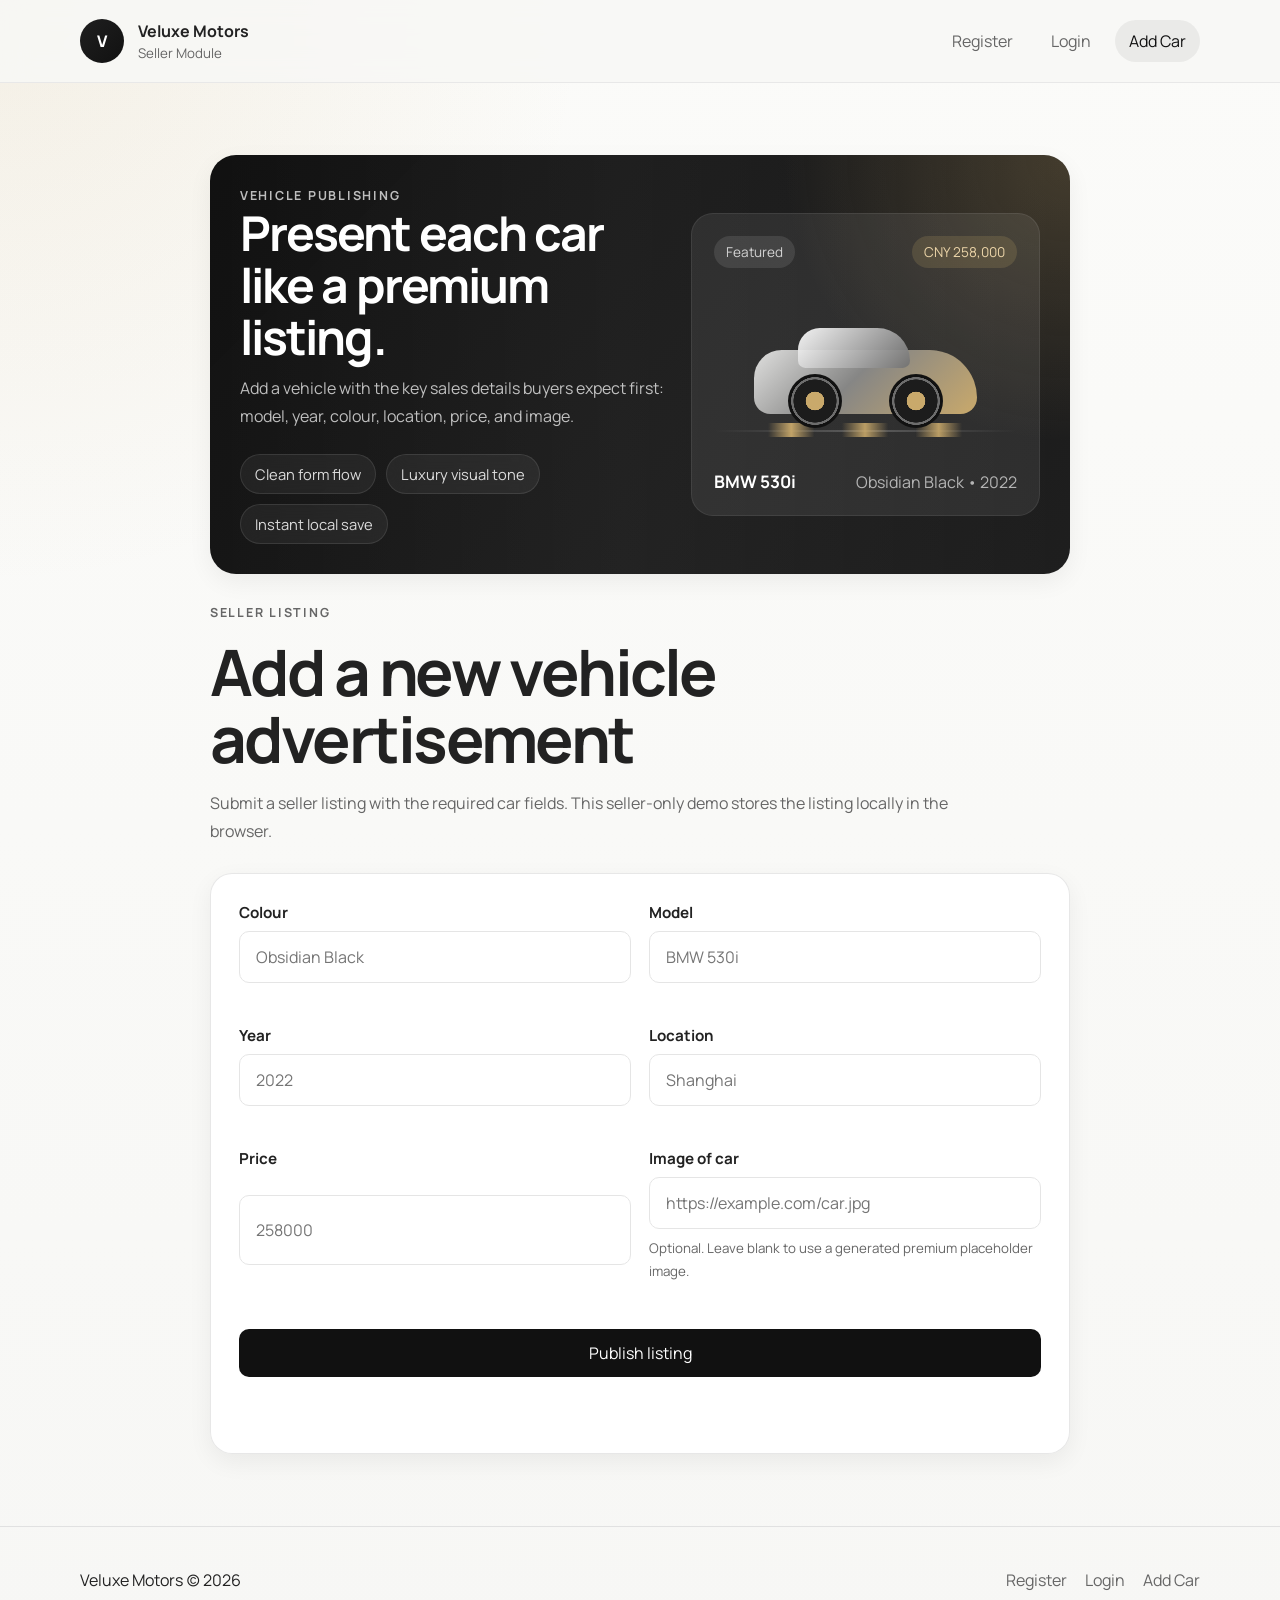
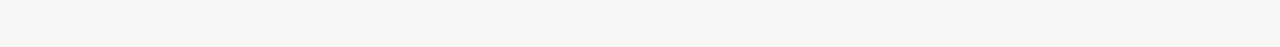
==== add-car.html @ 65d9a9e0 "car-sell i use chat gpt5.4 codex to make car-sell pages" ====
<!DOCTYPE html>
<html lang="en">
<head>
  <meta charset="UTF-8">
  <meta name="viewport" content="width=device-width, initial-scale=1.0">
  <title>Add Car | Veluxe Motors Seller Module</title>
  <link rel="preconnect" href="https://fonts.googleapis.com">
  <link rel="preconnect" href="https://fonts.gstatic.com" crossorigin>
  <link href="https://fonts.googleapis.com/css2?family=Manrope:wght@400;500;600;700;800&display=swap" rel="stylesheet">
  <link rel="stylesheet" href="styles.css">
</head>
<body data-page="add-car">
  <header class="site-header">
    <div class="container nav-shell">
      <a class="brand" href="register.html">
        <span class="brand-mark">V</span>
        <span class="brand-copy">
          <strong>Veluxe Motors</strong>
          <small>Seller Module</small>
        </span>
      </a>
      <nav class="site-nav" aria-label="Primary">
        <a href="register.html">Register</a>
        <a href="login.html">Login</a>
        <a href="add-car.html" class="is-active">Add Car</a>
      </nav>
    </div>
  </header>

  <main class="section">
    <div class="container narrow">
      <section class="seller-hero seller-hero-add reveal">
        <div class="seller-hero-copy">
          <p class="eyebrow">Vehicle publishing</p>
          <h2>Present each car like a premium listing.</h2>
          <p>Add a vehicle with the key sales details buyers expect first: model, year, colour, location, price, and image.</p>
          <div class="seller-tags">
            <span>Clean form flow</span>
            <span>Luxury visual tone</span>
            <span>Instant local save</span>
          </div>
        </div>
        <div class="listing-preview" aria-hidden="true">
          <div class="preview-top">
            <span class="preview-badge">Featured</span>
            <span class="preview-price">CNY 258,000</span>
          </div>
          <div class="preview-car">
            <div class="preview-road"></div>
            <div class="preview-car-shell"></div>
            <div class="preview-wheel preview-wheel-left"></div>
            <div class="preview-wheel preview-wheel-right"></div>
          </div>
          <div class="preview-meta">
            <strong>BMW 530i</strong>
            <span>Obsidian Black • 2022</span>
          </div>
        </div>
      </section>

      <div class="section-heading left">
        <p class="eyebrow">Seller listing</p>
        <h1>Add a new vehicle advertisement</h1>
        <p>Submit a seller listing with the required car fields. This seller-only demo stores the listing locally in the browser.</p>
      </div>

      <form class="panel form-panel reveal reveal-delay-1" id="addCarForm" novalidate>
        <div class="form-grid">
          <label class="field">
            <span>Colour</span>
            <input type="text" name="colour" placeholder="Obsidian Black" required>
            <small class="error-message"></small>
          </label>
          <label class="field">
            <span>Model</span>
            <input type="text" name="model" placeholder="BMW 530i" required>
            <small class="error-message"></small>
          </label>
          <label class="field">
            <span>Year</span>
            <input type="number" name="year" placeholder="2022" min="1990" max="2035" required>
            <small class="error-message"></small>
          </label>
          <label class="field">
            <span>Location</span>
            <input type="text" name="location" placeholder="Shanghai" required>
            <small class="error-message"></small>
          </label>
          <label class="field">
            <span>Price</span>
            <input type="number" name="price" placeholder="258000" min="1" required>
            <small class="error-message"></small>
          </label>
          <label class="field">
            <span>Image of car</span>
            <input type="url" name="image" placeholder="https://example.com/car.jpg">
            <small class="hint">Optional. Leave blank to use a generated premium placeholder image.</small>
            <small class="error-message"></small>
          </label>
        </div>
        <button class="button button-primary" type="submit">Publish listing</button>
        <p class="form-status" id="addCarStatus" aria-live="polite"></p>
      </form>
    </div>
  </main>

  <footer class="site-footer">
    <div class="container footer-shell">
      <p>Veluxe Motors (c) 2026</p>
      <div class="footer-links">
        <a href="register.html">Register</a>
        <a href="login.html">Login</a>
        <a href="add-car.html">Add Car</a>
      </div>
    </div>
  </footer>

  <script src="script.js"></script>
</body>
</html>
---- styles.css ----
:root {
  --color-black: #111111;
  --color-deep: #1f1f1f;
  --color-background: #f7f7f5;
  --color-white: #ffffff;
  --color-soft: #f1f1ef;
  --color-text: #222222;
  --color-muted: #666666;
  --color-faint: #999999;
  --color-accent: #c9a96b;
  --color-accent-deep: #b28d4f;
  --color-border: #e5e5e5;
  --color-divider: #dddddd;
  --shadow-soft: 0 8px 24px rgba(0, 0, 0, 0.06);
  --radius-button: 10px;
  --radius-input: 10px;
  --radius-card: 14px;
  --radius-image: 16px;
  --container: min(1120px, calc(100% - 48px));
}

* {
  box-sizing: border-box;
}

html {
  scroll-behavior: smooth;
}

body {
  margin: 0;
  font-family: "Manrope", "Microsoft YaHei", "PingFang SC", "Noto Sans SC", Arial, sans-serif;
  color: var(--color-text);
  background:
    radial-gradient(circle at top left, rgba(201, 169, 107, 0.14), transparent 28%),
    linear-gradient(180deg, #fbfbf9 0%, var(--color-background) 100%);
}

a {
  color: inherit;
  text-decoration: none;
}

img {
  display: block;
  max-width: 100%;
}

button,
input {
  font: inherit;
}

.container {
  width: var(--container);
  margin: 0 auto;
}

.narrow {
  max-width: 860px;
}

.site-header {
  position: sticky;
  top: 0;
  z-index: 10;
  backdrop-filter: blur(14px);
  background: rgba(247, 247, 245, 0.88);
  border-bottom: 1px solid rgba(229, 229, 229, 0.8);
}

.nav-shell,
.footer-shell {
  display: flex;
  align-items: center;
  justify-content: space-between;
  gap: 20px;
}

.nav-shell {
  min-height: 82px;
}

.brand {
  display: inline-flex;
  align-items: center;
  gap: 14px;
}

.brand-mark {
  display: grid;
  place-items: center;
  width: 44px;
  height: 44px;
  border-radius: 50%;
  background: linear-gradient(135deg, var(--color-deep), var(--color-black));
  color: var(--color-white);
  font-weight: 800;
  letter-spacing: 0.05em;
}

.brand-copy {
  display: flex;
  flex-direction: column;
  gap: 2px;
}

.brand-copy strong {
  font-size: 1rem;
}

.brand-copy small {
  color: var(--color-muted);
}

.site-nav {
  display: flex;
  flex-wrap: wrap;
  gap: 10px;
}

.site-nav a,
.footer-links a {
  color: var(--color-muted);
  transition: color 0.2s ease, background-color 0.2s ease;
}

.site-nav a {
  padding: 10px 14px;
  border-radius: 999px;
}

.site-nav a:hover,
.site-nav a.is-active {
  color: var(--color-black);
  background: rgba(17, 17, 17, 0.06);
}

.hero,
.section {
  padding: 72px 0;
}

.hero-grid {
  display: grid;
  grid-template-columns: minmax(0, 1.3fr) minmax(280px, 0.7fr);
  gap: 28px;
  align-items: stretch;
}

.hero-copy,
.hero-card,
.panel,
.info-card,
.feature-card,
.listing-card {
  background: rgba(255, 255, 255, 0.92);
  border: 1px solid rgba(229, 229, 229, 0.92);
  box-shadow: var(--shadow-soft);
}

.hero-copy,
.hero-card {
  border-radius: 24px;
  padding: 36px;
}

.hero-copy h1,
.section-heading h1 {
  margin: 0;
  font-size: clamp(2.6rem, 5vw, 4.4rem);
  line-height: 1.05;
  letter-spacing: -0.04em;
}

.section-heading h2 {
  margin: 0;
  font-size: clamp(2rem, 3vw, 2.6rem);
  line-height: 1.15;
  letter-spacing: -0.03em;
}

.hero-text,
.section-heading p,
.info-card p,
.feature-card p,
.listing-meta,
.detail-copy p,
.field small,
.login-note p {
  color: var(--color-muted);
  line-height: 1.75;
}

.eyebrow {
  margin: 0 0 14px;
  color: var(--color-accent-deep);
  text-transform: uppercase;
  letter-spacing: 0.14em;
  font-size: 0.78rem;
  font-weight: 700;
}

.hero-actions,
.search-actions {
  display: flex;
  flex-wrap: wrap;
  gap: 14px;
  margin-top: 28px;
}

.button {
  display: inline-flex;
  align-items: center;
  justify-content: center;
  min-height: 48px;
  padding: 0 22px;
  border-radius: var(--radius-button);
  border: 1px solid transparent;
  cursor: pointer;
  transition: transform 0.2s ease, box-shadow 0.2s ease, background-color 0.2s ease;
}

.button:hover {
  transform: translateY(-1px);
}

.button-primary {
  background: var(--color-black);
  color: var(--color-white);
}

.button-primary:hover {
  background: var(--color-deep);
}

.button-secondary {
  background: var(--color-white);
  color: var(--color-black);
  border-color: var(--color-border);
}

.button-secondary:hover {
  border-color: var(--color-accent);
  color: var(--color-accent-deep);
}

.hero-card {
  display: grid;
  gap: 16px;
  align-content: center;
  background:
    linear-gradient(180deg, rgba(17, 17, 17, 0.98), rgba(31, 31, 31, 0.98)),
    var(--color-black);
  color: var(--color-white);
}

.hero-stat {
  padding: 18px 0;
  border-bottom: 1px solid rgba(255, 255, 255, 0.12);
}

.hero-stat:last-child {
  border-bottom: none;
}

.hero-stat span {
  display: block;
  color: rgba(255, 255, 255, 0.72);
  margin-bottom: 8px;
}

.hero-stat strong {
  font-size: 1.7rem;
}

.section-soft {
  background: linear-gradient(180deg, rgba(241, 241, 239, 0.7), rgba(247, 247, 245, 0));
}

.section-heading {
  max-width: 760px;
  margin: 0 auto 28px;
  text-align: center;
}

.section-heading.left {
  margin-left: 0;
  text-align: left;
}

.seller-hero {
  position: relative;
  display: grid;
  grid-template-columns: minmax(0, 1.1fr) minmax(280px, 0.9fr);
  gap: 24px;
  align-items: center;
  padding: 30px;
  margin-bottom: 28px;
  border-radius: 26px;
  overflow: hidden;
  background:
    linear-gradient(135deg, rgba(17, 17, 17, 0.98), rgba(32, 32, 32, 0.92)),
    var(--color-black);
  box-shadow: var(--shadow-soft);
}

.seller-hero::before {
  content: "";
  position: absolute;
  inset: 0;
  background:
    radial-gradient(circle at top right, rgba(201, 169, 107, 0.24), transparent 30%),
    linear-gradient(90deg, transparent 0%, rgba(255, 255, 255, 0.04) 48%, transparent 100%);
  pointer-events: none;
}

.seller-hero-copy,
.metric-stack,
.listing-preview,
.car-showcase {
  position: relative;
  z-index: 1;
}

.seller-hero-copy h2 {
  margin: 0 0 12px;
  color: var(--color-white);
  font-size: clamp(2rem, 4vw, 3rem);
  line-height: 1.08;
  letter-spacing: -0.04em;
}

.seller-hero-copy p {
  margin: 0;
  color: rgba(255, 255, 255, 0.72);
  line-height: 1.75;
}

.seller-tags {
  display: flex;
  flex-wrap: wrap;
  gap: 10px;
  margin-top: 24px;
}

.seller-tags span {
  padding: 9px 14px;
  border: 1px solid rgba(255, 255, 255, 0.1);
  border-radius: 999px;
  color: rgba(255, 255, 255, 0.84);
  background: rgba(255, 255, 255, 0.06);
  backdrop-filter: blur(10px);
  font-size: 0.92rem;
}

.car-showcase {
  position: relative;
  min-height: 230px;
}

.car-glow {
  position: absolute;
  right: 8%;
  bottom: 38px;
  width: 220px;
  height: 60px;
  border-radius: 50%;
  background: radial-gradient(circle, rgba(201, 169, 107, 0.45), transparent 72%);
  filter: blur(12px);
}

.speed-line {
  position: absolute;
  right: 0;
  height: 2px;
  background: linear-gradient(90deg, transparent, rgba(201, 169, 107, 0.86), transparent);
  animation: speedPulse 3.2s ease-in-out infinite;
}

.speed-line-one {
  top: 54px;
  width: 160px;
}

.speed-line-two {
  top: 96px;
  width: 120px;
  animation-delay: 1s;
}

.car-body {
  position: absolute;
  right: 26px;
  bottom: 58px;
  width: 280px;
  height: 78px;
  border-radius: 38px 78px 22px 22px;
  background: linear-gradient(135deg, #d6d6d4, #7f7f7d 45%, #c2a165 92%);
  box-shadow: inset 0 2px 6px rgba(255, 255, 255, 0.24);
  animation: floatCar 4.2s ease-in-out infinite;
}

.car-body::before {
  content: "";
  position: absolute;
  left: 52px;
  top: -26px;
  width: 128px;
  height: 46px;
  border-radius: 24px 38px 8px 8px;
  background: linear-gradient(135deg, rgba(255, 255, 255, 0.95), rgba(122, 122, 122, 0.88));
}

.car-window {
  position: absolute;
  top: -18px;
  height: 26px;
  background: rgba(18, 18, 18, 0.82);
  border-radius: 10px;
}

.car-window-left {
  left: 78px;
  width: 48px;
}

.car-window-right {
  left: 132px;
  width: 44px;
}

.car-light {
  position: absolute;
  right: 18px;
  top: 30px;
  width: 28px;
  height: 10px;
  border-radius: 999px;
  background: linear-gradient(90deg, rgba(255, 244, 214, 0.24), rgba(255, 244, 214, 0.95));
  box-shadow: 0 0 14px rgba(255, 239, 186, 0.68);
}

.wheel,
.preview-wheel {
  position: absolute;
  bottom: 28px;
  width: 54px;
  height: 54px;
  border-radius: 50%;
  background:
    radial-gradient(circle at center, #c9a96b 0 24%, #1c1c1c 25% 56%, #6d6d6d 57% 62%, #111111 63% 100%);
  animation: wheelSpin 5s linear infinite;
}

.wheel-left {
  right: 214px;
}

.wheel-right {
  right: 54px;
}

.metric-stack {
  display: grid;
  gap: 14px;
}

.metric-card {
  padding: 18px 20px;
  border-radius: 18px;
  background: rgba(255, 255, 255, 0.08);
  border: 1px solid rgba(255, 255, 255, 0.08);
  color: var(--color-white);
  animation: riseIn 0.8s ease both;
}

.metric-card:nth-child(2) {
  animation-delay: 0.12s;
}

.metric-card:nth-child(3) {
  animation-delay: 0.24s;
}

.metric-card span {
  display: block;
  margin-bottom: 6px;
  color: rgba(255, 255, 255, 0.6);
  font-size: 0.86rem;
  letter-spacing: 0.08em;
  text-transform: uppercase;
}

.metric-card strong {
  font-size: 1.5rem;
  letter-spacing: -0.03em;
}

.listing-preview {
  padding: 22px;
  border-radius: 22px;
  background: rgba(255, 255, 255, 0.08);
  border: 1px solid rgba(255, 255, 255, 0.08);
}

.preview-top,
.preview-meta {
  display: flex;
  justify-content: space-between;
  gap: 12px;
  align-items: center;
}

.preview-badge,
.preview-price {
  padding: 7px 12px;
  border-radius: 999px;
  font-size: 0.85rem;
}

.preview-badge {
  background: rgba(255, 255, 255, 0.1);
  color: rgba(255, 255, 255, 0.76);
}

.preview-price {
  background: rgba(201, 169, 107, 0.18);
  color: #ebd4a8;
}

.preview-car {
  position: relative;
  height: 170px;
  margin: 18px 0 14px;
}

.preview-road {
  position: absolute;
  left: 0;
  right: 0;
  bottom: 24px;
  height: 2px;
  background: linear-gradient(90deg, transparent, rgba(255, 255, 255, 0.22), transparent);
}

.preview-road::after {
  content: "";
  position: absolute;
  left: 18%;
  right: 18%;
  top: -7px;
  height: 14px;
  background:
    linear-gradient(90deg,
      transparent 0%,
      rgba(201, 169, 107, 0.95) 12%,
      transparent 24%,
      transparent 38%,
      rgba(201, 169, 107, 0.9) 50%,
      transparent 62%,
      transparent 76%,
      rgba(201, 169, 107, 0.9) 88%,
      transparent 100%);
  filter: blur(0.2px);
  animation: roadMove 3s linear infinite;
}

.preview-car-shell {
  position: absolute;
  left: 40px;
  right: 40px;
  bottom: 42px;
  height: 64px;
  border-radius: 34px 58px 20px 20px;
  background: linear-gradient(135deg, #e0e0df, #868685 45%, #c9a96b);
  animation: floatCar 4.6s ease-in-out infinite;
}

.preview-car-shell::before {
  content: "";
  position: absolute;
  left: 44px;
  top: -22px;
  width: 112px;
  height: 40px;
  border-radius: 24px 36px 8px 8px;
  background: linear-gradient(135deg, rgba(255, 255, 255, 0.94), rgba(112, 112, 112, 0.92));
}

.preview-wheel-left {
  left: 74px;
}

.preview-wheel-right {
  right: 74px;
}

.preview-meta {
  color: var(--color-white);
}

.preview-meta strong {
  font-size: 1.08rem;
}

.preview-meta span {
  color: rgba(255, 255, 255, 0.64);
}

.card-grid {
  display: grid;
  grid-template-columns: repeat(2, minmax(0, 1fr));
  gap: 22px;
}

.card-grid.triple {
  grid-template-columns: repeat(3, minmax(0, 1fr));
}

.info-card,
.feature-card {
  border-radius: var(--radius-card);
  padding: 24px;
}

.info-card h3,
.feature-card h3,
.listing-copy h3,
.detail-copy h1 {
  margin: 0 0 12px;
}

.inline-link {
  display: inline-flex;
  margin-top: 14px;
  color: var(--color-accent-deep);
  font-weight: 700;
}

.panel {
  border-radius: 22px;
  padding: 28px;
  transition: transform 0.3s ease, box-shadow 0.3s ease;
}

.panel:hover {
  transform: translateY(-3px);
  box-shadow: 0 16px 34px rgba(0, 0, 0, 0.08);
}

.form-panel,
.search-panel {
  display: grid;
  gap: 22px;
}

.login-note {
  margin-bottom: 22px;
}

.form-grid,
.search-grid {
  display: grid;
  grid-template-columns: repeat(2, minmax(0, 1fr));
  gap: 18px;
}

.form-grid.single {
  grid-template-columns: 1fr;
}

.field {
  display: grid;
  gap: 8px;
}

.field span {
  font-size: 0.95rem;
  font-weight: 700;
}

.field input {
  width: 100%;
  min-height: 52px;
  padding: 0 16px;
  border: 1px solid var(--color-border);
  border-radius: var(--radius-input);
  background: var(--color-white);
  transition: border-color 0.2s ease, box-shadow 0.2s ease, transform 0.2s ease;
}

.field input:focus {
  outline: none;
  border-color: var(--color-accent);
  box-shadow: 0 0 0 4px rgba(201, 169, 107, 0.14);
  transform: translateY(-1px);
}

.field.is-invalid input {
  border-color: #b14d4d;
}

.error-message {
  min-height: 1.2em;
  color: #b14d4d;
}

.hint {
  color: var(--color-faint);
}

.form-status {
  min-height: 1.6em;
  margin: 0;
  font-weight: 600;
}

.form-status.is-success {
  color: #2f6b45;
}

.form-status.is-error {
  color: #b14d4d;
}

.results-head {
  display: flex;
  align-items: end;
  justify-content: space-between;
  gap: 20px;
  margin: 34px 0 18px;
}

.results-head h2 {
  margin: 0;
}

.results-head p {
  margin: 0;
  color: var(--color-muted);
}

.listing-grid {
  display: grid;
  grid-template-columns: repeat(3, minmax(0, 1fr));
  gap: 22px;
}

.listing-card {
  overflow: hidden;
  border-radius: var(--radius-card);
}

.listing-image,
.detail-media img {
  width: 100%;
  aspect-ratio: 16 / 11;
  object-fit: cover;
  background: var(--color-soft);
}

.listing-copy {
  padding: 22px;
}

.listing-copy h3 {
  font-size: 1.2rem;
}

.listing-meta {
  display: flex;
  flex-wrap: wrap;
  gap: 10px 14px;
  margin-bottom: 18px;
}

.price-tag {
  display: inline-flex;
  align-items: center;
  padding: 7px 11px;
  border-radius: 999px;
  background: rgba(201, 169, 107, 0.14);
  color: var(--color-accent-deep);
  font-weight: 700;
}

.detail-layout {
  display: grid;
  grid-template-columns: minmax(0, 1.05fr) minmax(300px, 0.95fr);
  gap: 28px;
}

.detail-media img {
  border-radius: var(--radius-image);
}

.detail-copy {
  display: grid;
  align-content: start;
  gap: 16px;
}

.detail-specs {
  display: grid;
  grid-template-columns: repeat(2, minmax(0, 1fr));
  gap: 14px;
}

.spec-card {
  padding: 16px;
  background: var(--color-soft);
  border-radius: 14px;
}

.spec-card span {
  display: block;
  color: var(--color-faint);
  font-size: 0.82rem;
  text-transform: uppercase;
  letter-spacing: 0.08em;
  margin-bottom: 8px;
}

.back-link {
  display: inline-flex;
  margin-bottom: 18px;
  color: var(--color-muted);
}

.site-footer {
  padding: 26px 0 40px;
  border-top: 1px solid rgba(221, 221, 221, 0.8);
}

.footer-links {
  display: flex;
  flex-wrap: wrap;
  gap: 18px;
}

.reveal {
  animation: riseIn 0.8s ease both;
}

.reveal-delay-1 {
  animation-delay: 0.12s;
}

.reveal-delay-2 {
  animation-delay: 0.24s;
}

@keyframes riseIn {
  from {
    opacity: 0;
    transform: translateY(18px);
  }
  to {
    opacity: 1;
    transform: translateY(0);
  }
}

@keyframes floatCar {
  0%, 100% {
    transform: translateY(0);
  }
  50% {
    transform: translateY(-6px);
  }
}

@keyframes wheelSpin {
  from {
    transform: rotate(0deg);
  }
  to {
    transform: rotate(360deg);
  }
}

@keyframes speedPulse {
  0%, 100% {
    opacity: 0.28;
    transform: translateX(0);
  }
  50% {
    opacity: 1;
    transform: translateX(-12px);
  }
}

@keyframes roadMove {
  from {
    transform: translateX(-8px);
  }
  to {
    transform: translateX(8px);
  }
}

@media (max-width: 980px) {
  .hero-grid,
  .detail-layout,
  .card-grid.triple,
  .listing-grid {
    grid-template-columns: 1fr 1fr;
  }

  .detail-layout {
    grid-template-columns: 1fr;
  }

  .seller-hero {
    grid-template-columns: 1fr;
  }
}

@media (max-width: 768px) {
  :root {
    --container: min(100% - 32px, 1120px);
  }

  .nav-shell,
  .footer-shell,
  .results-head {
    flex-direction: column;
    align-items: flex-start;
  }

  .hero,
  .section {
    padding: 56px 0;
  }

  .hero-grid,
  .card-grid,
  .card-grid.triple,
  .seller-hero,
  .form-grid,
  .search-grid,
  .listing-grid,
  .detail-specs {
    grid-template-columns: 1fr;
  }

  .hero-copy,
  .hero-card,
  .panel {
    padding: 22px;
  }

  .seller-hero {
    padding: 22px;
  }

  .car-showcase,
  .preview-car {
    min-height: 180px;
    height: 180px;
  }

  .car-body {
    right: 12px;
    width: 230px;
  }

  .wheel-left {
    right: 170px;
  }

  .preview-car-shell {
    left: 18px;
    right: 18px;
  }

  .preview-wheel-left {
    left: 36px;
  }

  .preview-wheel-right {
    right: 36px;
  }
}
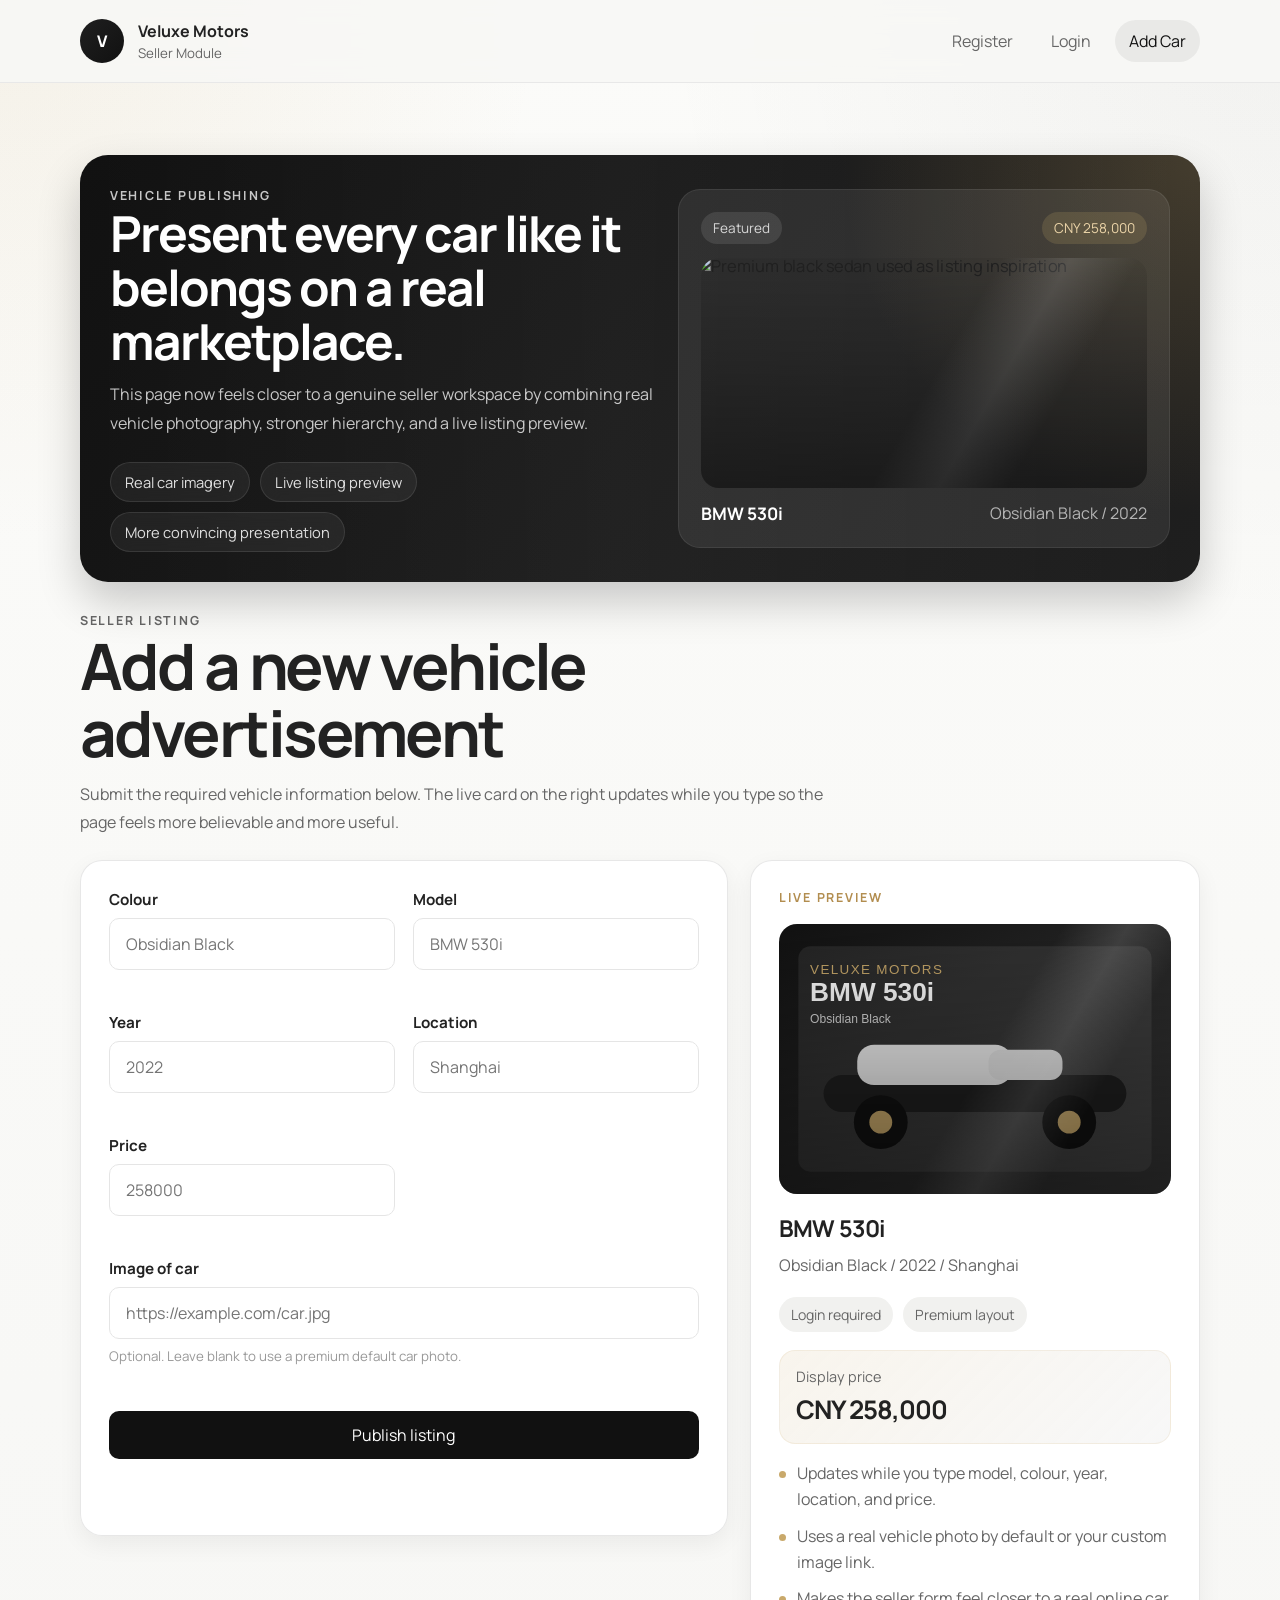
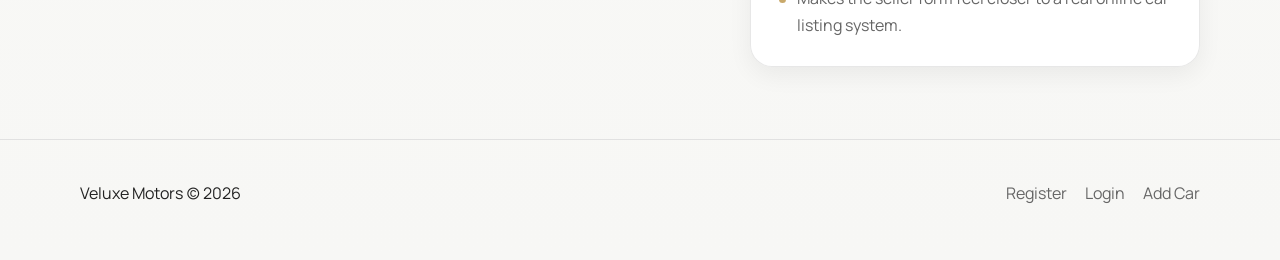
==== commit 0581ba05: "some upgrades I added some dynamic effects and real car pictures to make the webpage look more relia" ====
--- a/add-car.html
+++ b/add-car.html
@@ -28,16 +28,16 @@
   </header>
 
   <main class="section">
-    <div class="container narrow">
-      <section class="seller-hero seller-hero-add reveal">
+    <div class="container">
+      <section class="seller-hero reveal">
         <div class="seller-hero-copy">
           <p class="eyebrow">Vehicle publishing</p>
-          <h2>Present each car like a premium listing.</h2>
-          <p>Add a vehicle with the key sales details buyers expect first: model, year, colour, location, price, and image.</p>
+          <h2>Present every car like it belongs on a real marketplace.</h2>
+          <p>This page now feels closer to a genuine seller workspace by combining real vehicle photography, stronger hierarchy, and a live listing preview.</p>
           <div class="seller-tags">
-            <span>Clean form flow</span>
-            <span>Luxury visual tone</span>
-            <span>Instant local save</span>
+            <span>Real car imagery</span>
+            <span>Live listing preview</span>
+            <span>More convincing presentation</span>
           </div>
         </div>
         <div class="listing-preview" aria-hidden="true">
@@ -45,62 +45,94 @@
             <span class="preview-badge">Featured</span>
             <span class="preview-price">CNY 258,000</span>
           </div>
-          <div class="preview-car">
-            <div class="preview-road"></div>
-            <div class="preview-car-shell"></div>
-            <div class="preview-wheel preview-wheel-left"></div>
-            <div class="preview-wheel preview-wheel-right"></div>
+          <div class="preview-media">
+            <img
+              src="https://images.pexels.com/photos/13331881/pexels-photo-13331881.jpeg?auto=compress&cs=tinysrgb&w=1200"
+              alt="Premium black sedan used as listing inspiration"
+              loading="lazy"
+            >
           </div>
           <div class="preview-meta">
             <strong>BMW 530i</strong>
-            <span>Obsidian Black • 2022</span>
+            <span>Obsidian Black / 2022</span>
           </div>
         </div>
       </section>
 
       <div class="section-heading left">
-        <p class="eyebrow">Seller listing</p>
+        <p class="eyebrow">Seller Listing</p>
         <h1>Add a new vehicle advertisement</h1>
-        <p>Submit a seller listing with the required car fields. This seller-only demo stores the listing locally in the browser.</p>
+        <p>Submit the required vehicle information below. The live card on the right updates while you type so the page feels more believable and more useful.</p>
       </div>
 
-      <form class="panel form-panel reveal reveal-delay-1" id="addCarForm" novalidate>
-        <div class="form-grid">
-          <label class="field">
-            <span>Colour</span>
-            <input type="text" name="colour" placeholder="Obsidian Black" required>
-            <small class="error-message"></small>
-          </label>
-          <label class="field">
-            <span>Model</span>
-            <input type="text" name="model" placeholder="BMW 530i" required>
-            <small class="error-message"></small>
-          </label>
-          <label class="field">
-            <span>Year</span>
-            <input type="number" name="year" placeholder="2022" min="1990" max="2035" required>
-            <small class="error-message"></small>
-          </label>
-          <label class="field">
-            <span>Location</span>
-            <input type="text" name="location" placeholder="Shanghai" required>
-            <small class="error-message"></small>
-          </label>
-          <label class="field">
-            <span>Price</span>
-            <input type="number" name="price" placeholder="258000" min="1" required>
-            <small class="error-message"></small>
-          </label>
-          <label class="field">
-            <span>Image of car</span>
-            <input type="url" name="image" placeholder="https://example.com/car.jpg">
-            <small class="hint">Optional. Leave blank to use a generated premium placeholder image.</small>
-            <small class="error-message"></small>
-          </label>
-        </div>
-        <button class="button button-primary" type="submit">Publish listing</button>
-        <p class="form-status" id="addCarStatus" aria-live="polite"></p>
-      </form>
+      <section class="listing-workbench">
+        <form class="panel form-panel reveal reveal-delay-1" id="addCarForm" novalidate>
+          <div class="form-grid">
+            <label class="field">
+              <span>Colour</span>
+              <input type="text" name="colour" placeholder="Obsidian Black" required>
+              <small class="error-message"></small>
+            </label>
+            <label class="field">
+              <span>Model</span>
+              <input type="text" name="model" placeholder="BMW 530i" required>
+              <small class="error-message"></small>
+            </label>
+            <label class="field">
+              <span>Year</span>
+              <input type="number" name="year" placeholder="2022" min="1990" max="2035" required>
+              <small class="error-message"></small>
+            </label>
+            <label class="field">
+              <span>Location</span>
+              <input type="text" name="location" placeholder="Shanghai" required>
+              <small class="error-message"></small>
+            </label>
+            <label class="field">
+              <span>Price</span>
+              <input type="number" name="price" placeholder="258000" min="1" required>
+              <small class="error-message"></small>
+            </label>
+            <label class="field field-wide">
+              <span>Image of car</span>
+              <input type="url" name="image" placeholder="https://example.com/car.jpg">
+              <small class="hint">Optional. Leave blank to use a premium default car photo.</small>
+              <small class="error-message"></small>
+            </label>
+          </div>
+          <button class="button button-primary" type="submit">Publish listing</button>
+          <p class="form-status" id="addCarStatus" aria-live="polite"></p>
+        </form>
+
+        <aside class="panel live-preview-card reveal reveal-delay-2" aria-label="Live listing preview">
+          <p class="eyebrow">Live Preview</p>
+          <div class="live-preview-media">
+            <img
+              id="listingPreviewImage"
+              src="https://images.pexels.com/photos/13331881/pexels-photo-13331881.jpeg?auto=compress&cs=tinysrgb&w=1200"
+              alt="Vehicle listing preview"
+              loading="lazy"
+            >
+          </div>
+          <div class="live-preview-content">
+            <h3 id="listingPreviewModel">BMW 530i</h3>
+            <p id="listingPreviewMeta">Obsidian Black / 2022 / Shanghai</p>
+            <div class="live-preview-chips">
+              <span id="listingPreviewSeller">Login required</span>
+              <span>Premium layout</span>
+            </div>
+            <div class="preview-price-block">
+              <span>Display price</span>
+              <strong id="listingPreviewPrice">CNY 258,000</strong>
+            </div>
+            <ul class="preview-checklist">
+              <li>Updates while you type model, colour, year, location, and price.</li>
+              <li>Uses a real vehicle photo by default or your custom image link.</li>
+              <li>Makes the seller form feel closer to a real online car listing system.</li>
+            </ul>
+          </div>
+        </aside>
+      </section>
     </div>
   </main>
 
--- a/styles.css
+++ b/styles.css
@@ -10,12 +10,12 @@
   --color-accent: #c9a96b;
   --color-accent-deep: #b28d4f;
   --color-border: #e5e5e5;
-  --color-divider: #dddddd;
   --shadow-soft: 0 8px 24px rgba(0, 0, 0, 0.06);
+  --shadow-strong: 0 20px 44px rgba(0, 0, 0, 0.2);
   --radius-button: 10px;
   --radius-input: 10px;
-  --radius-card: 14px;
-  --radius-image: 16px;
+  --radius-card: 18px;
+  --radius-panel: 22px;
   --container: min(1120px, calc(100% - 48px));
 }
 
@@ -32,7 +32,8 @@
   font-family: "Manrope", "Microsoft YaHei", "PingFang SC", "Noto Sans SC", Arial, sans-serif;
   color: var(--color-text);
   background:
-    radial-gradient(circle at top left, rgba(201, 169, 107, 0.14), transparent 28%),
+    radial-gradient(circle at top left, rgba(201, 169, 107, 0.12), transparent 24%),
+    radial-gradient(circle at top right, rgba(17, 17, 17, 0.04), transparent 28%),
     linear-gradient(180deg, #fbfbf9 0%, var(--color-background) 100%);
 }
 
@@ -51,13 +52,19 @@
   font: inherit;
 }
 
+code {
+  padding: 2px 6px;
+  border-radius: 8px;
+  background: rgba(17, 17, 17, 0.06);
+}
+
 .container {
   width: var(--container);
   margin: 0 auto;
 }
 
 .narrow {
-  max-width: 860px;
+  max-width: 940px;
 }
 
 .site-header {
@@ -136,58 +143,25 @@
   background: rgba(17, 17, 17, 0.06);
 }
 
-.hero,
 .section {
   padding: 72px 0;
 }
 
-.hero-grid {
-  display: grid;
-  grid-template-columns: minmax(0, 1.3fr) minmax(280px, 0.7fr);
-  gap: 28px;
-  align-items: stretch;
-}
-
-.hero-copy,
-.hero-card,
-.panel,
-.info-card,
-.feature-card,
-.listing-card {
-  background: rgba(255, 255, 255, 0.92);
-  border: 1px solid rgba(229, 229, 229, 0.92);
-  box-shadow: var(--shadow-soft);
-}
-
-.hero-copy,
-.hero-card {
-  border-radius: 24px;
-  padding: 36px;
-}
-
-.hero-copy h1,
+.section-heading {
+  max-width: 760px;
+  margin: 0 0 24px;
+  text-align: left;
+}
+
 .section-heading h1 {
   margin: 0;
-  font-size: clamp(2.6rem, 5vw, 4.4rem);
+  font-size: clamp(2.6rem, 5vw, 4rem);
   line-height: 1.05;
   letter-spacing: -0.04em;
 }
 
-.section-heading h2 {
-  margin: 0;
-  font-size: clamp(2rem, 3vw, 2.6rem);
-  line-height: 1.15;
-  letter-spacing: -0.03em;
-}
-
-.hero-text,
-.section-heading p,
-.info-card p,
-.feature-card p,
-.listing-meta,
-.detail-copy p,
-.field small,
-.login-note p {
+.section-heading p {
+  margin: 14px 0 0;
   color: var(--color-muted);
   line-height: 1.75;
 }
@@ -201,12 +175,258 @@
   font-weight: 700;
 }
 
-.hero-actions,
-.search-actions {
+.seller-hero {
+  position: relative;
+  display: grid;
+  grid-template-columns: minmax(0, 1.05fr) minmax(320px, 0.95fr);
+  gap: 24px;
+  align-items: center;
+  padding: 30px;
+  margin-bottom: 28px;
+  border-radius: 28px;
+  overflow: hidden;
+  background:
+    linear-gradient(135deg, rgba(17, 17, 17, 0.98), rgba(32, 32, 32, 0.92)),
+    var(--color-black);
+  box-shadow: var(--shadow-strong);
+}
+
+.seller-hero::before {
+  content: "";
+  position: absolute;
+  inset: 0;
+  background:
+    radial-gradient(circle at top right, rgba(201, 169, 107, 0.24), transparent 30%),
+    linear-gradient(90deg, transparent 0%, rgba(255, 255, 255, 0.04) 48%, transparent 100%);
+  pointer-events: none;
+}
+
+.seller-hero-copy,
+.hero-visual-stack,
+.listing-preview {
+  position: relative;
+  z-index: 1;
+}
+
+.seller-hero-copy h2 {
+  margin: 0 0 12px;
+  color: var(--color-white);
+  font-size: clamp(2rem, 4vw, 3.1rem);
+  line-height: 1.08;
+  letter-spacing: -0.04em;
+}
+
+.seller-hero-copy p {
+  margin: 0;
+  color: rgba(255, 255, 255, 0.76);
+  line-height: 1.8;
+}
+
+.seller-tags {
   display: flex;
   flex-wrap: wrap;
+  gap: 10px;
+  margin-top: 24px;
+}
+
+.seller-tags span {
+  padding: 9px 14px;
+  border: 1px solid rgba(255, 255, 255, 0.1);
+  border-radius: 999px;
+  color: rgba(255, 255, 255, 0.86);
+  background: rgba(255, 255, 255, 0.06);
+  backdrop-filter: blur(10px);
+  font-size: 0.92rem;
+}
+
+.hero-visual-stack {
+  display: grid;
   gap: 14px;
-  margin-top: 28px;
+}
+
+.hero-photo-frame {
+  position: relative;
+  overflow: hidden;
+  min-height: 260px;
+  border-radius: 24px;
+  border: 1px solid rgba(255, 255, 255, 0.08);
+  box-shadow: var(--shadow-strong);
+}
+
+.hero-photo-frame-tall {
+  min-height: 220px;
+}
+
+.hero-photo-frame::after,
+.preview-media::after,
+.live-preview-media::after {
+  content: "";
+  position: absolute;
+  inset: 0;
+  background:
+    linear-gradient(180deg, rgba(0, 0, 0, 0.05), rgba(0, 0, 0, 0.46)),
+    linear-gradient(120deg, transparent 52%, rgba(255, 255, 255, 0.14) 64%, transparent 76%);
+  pointer-events: none;
+}
+
+.hero-photo,
+.preview-media img,
+.live-preview-media img {
+  width: 100%;
+  height: 100%;
+  object-fit: cover;
+  transform: scale(1.03);
+  transition: transform 0.55s ease;
+}
+
+.seller-hero:hover .hero-photo,
+.listing-preview:hover .preview-media img,
+.live-preview-card:hover .live-preview-media img {
+  transform: scale(1.08);
+}
+
+.floating-note {
+  padding: 16px 18px;
+  border-radius: 18px;
+  background: rgba(255, 255, 255, 0.08);
+  border: 1px solid rgba(255, 255, 255, 0.08);
+  color: rgba(255, 255, 255, 0.8);
+  line-height: 1.65;
+}
+
+.metric-stack {
+  display: grid;
+  gap: 14px;
+}
+
+.metric-card {
+  padding: 18px 20px;
+  border-radius: 18px;
+  background: rgba(255, 255, 255, 0.08);
+  border: 1px solid rgba(255, 255, 255, 0.08);
+  color: var(--color-white);
+}
+
+.metric-card span {
+  display: block;
+  margin-bottom: 6px;
+  color: rgba(255, 255, 255, 0.62);
+  font-size: 0.86rem;
+  letter-spacing: 0.08em;
+  text-transform: uppercase;
+}
+
+.metric-card strong {
+  font-size: 1.5rem;
+  letter-spacing: -0.03em;
+}
+
+.trust-grid {
+  display: grid;
+  grid-template-columns: repeat(3, minmax(0, 1fr));
+  gap: 16px;
+  margin-bottom: 22px;
+}
+
+.trust-card,
+.panel {
+  background: rgba(255, 255, 255, 0.94);
+  border: 1px solid rgba(229, 229, 229, 0.92);
+  box-shadow: var(--shadow-soft);
+}
+
+.trust-card {
+  padding: 20px;
+  border-radius: var(--radius-card);
+}
+
+.trust-number {
+  display: inline-flex;
+  margin-bottom: 10px;
+  color: var(--color-accent-deep);
+  font-weight: 800;
+  letter-spacing: 0.08em;
+}
+
+.trust-card h3 {
+  margin: 0 0 10px;
+  font-size: 1.06rem;
+}
+
+.trust-card p {
+  margin: 0;
+  color: var(--color-muted);
+  line-height: 1.7;
+}
+
+.panel {
+  border-radius: var(--radius-panel);
+  padding: 28px;
+  transition: transform 0.3s ease, box-shadow 0.3s ease;
+}
+
+.panel:hover {
+  transform: translateY(-3px);
+  box-shadow: 0 16px 34px rgba(0, 0, 0, 0.08);
+}
+
+.form-panel {
+  display: grid;
+  gap: 22px;
+}
+
+.form-grid {
+  display: grid;
+  grid-template-columns: repeat(2, minmax(0, 1fr));
+  gap: 18px;
+}
+
+.form-grid.single {
+  grid-template-columns: 1fr;
+}
+
+.field {
+  display: grid;
+  gap: 8px;
+}
+
+.field-wide {
+  grid-column: 1 / -1;
+}
+
+.field span {
+  font-size: 0.95rem;
+  font-weight: 700;
+}
+
+.field input {
+  width: 100%;
+  min-height: 52px;
+  padding: 0 16px;
+  border: 1px solid var(--color-border);
+  border-radius: var(--radius-input);
+  background: var(--color-white);
+  transition: border-color 0.2s ease, box-shadow 0.2s ease, transform 0.2s ease;
+}
+
+.field input:focus {
+  outline: none;
+  border-color: var(--color-accent);
+  box-shadow: 0 0 0 4px rgba(201, 169, 107, 0.14);
+  transform: translateY(-1px);
+}
+
+.field.is-invalid input {
+  border-color: #b14d4d;
+}
+
+.error-message {
+  min-height: 1.2em;
+  color: #b14d4d;
+}
+
+.hint {
+  color: var(--color-faint);
 }
 
 .button {
@@ -234,270 +454,33 @@
   background: var(--color-deep);
 }
 
-.button-secondary {
-  background: var(--color-white);
-  color: var(--color-black);
-  border-color: var(--color-border);
-}
-
-.button-secondary:hover {
-  border-color: var(--color-accent);
-  color: var(--color-accent-deep);
-}
-
-.hero-card {
-  display: grid;
-  gap: 16px;
-  align-content: center;
-  background:
-    linear-gradient(180deg, rgba(17, 17, 17, 0.98), rgba(31, 31, 31, 0.98)),
-    var(--color-black);
-  color: var(--color-white);
-}
-
-.hero-stat {
-  padding: 18px 0;
-  border-bottom: 1px solid rgba(255, 255, 255, 0.12);
-}
-
-.hero-stat:last-child {
-  border-bottom: none;
-}
-
-.hero-stat span {
-  display: block;
-  color: rgba(255, 255, 255, 0.72);
-  margin-bottom: 8px;
-}
-
-.hero-stat strong {
-  font-size: 1.7rem;
-}
-
-.section-soft {
-  background: linear-gradient(180deg, rgba(241, 241, 239, 0.7), rgba(247, 247, 245, 0));
-}
-
-.section-heading {
-  max-width: 760px;
-  margin: 0 auto 28px;
-  text-align: center;
-}
-
-.section-heading.left {
-  margin-left: 0;
-  text-align: left;
-}
-
-.seller-hero {
-  position: relative;
-  display: grid;
-  grid-template-columns: minmax(0, 1.1fr) minmax(280px, 0.9fr);
-  gap: 24px;
-  align-items: center;
-  padding: 30px;
-  margin-bottom: 28px;
-  border-radius: 26px;
-  overflow: hidden;
-  background:
-    linear-gradient(135deg, rgba(17, 17, 17, 0.98), rgba(32, 32, 32, 0.92)),
-    var(--color-black);
-  box-shadow: var(--shadow-soft);
-}
-
-.seller-hero::before {
-  content: "";
-  position: absolute;
-  inset: 0;
-  background:
-    radial-gradient(circle at top right, rgba(201, 169, 107, 0.24), transparent 30%),
-    linear-gradient(90deg, transparent 0%, rgba(255, 255, 255, 0.04) 48%, transparent 100%);
-  pointer-events: none;
-}
-
-.seller-hero-copy,
-.metric-stack,
-.listing-preview,
-.car-showcase {
-  position: relative;
-  z-index: 1;
-}
-
-.seller-hero-copy h2 {
-  margin: 0 0 12px;
-  color: var(--color-white);
-  font-size: clamp(2rem, 4vw, 3rem);
-  line-height: 1.08;
-  letter-spacing: -0.04em;
-}
-
-.seller-hero-copy p {
+.form-status {
+  min-height: 1.6em;
   margin: 0;
-  color: rgba(255, 255, 255, 0.72);
+  font-weight: 600;
+}
+
+.form-status.is-success {
+  color: #2f6b45;
+}
+
+.form-status.is-error {
+  color: #b14d4d;
+}
+
+.login-note {
+  margin-bottom: 22px;
+}
+
+.login-note p {
+  margin: 0;
+  color: var(--color-muted);
   line-height: 1.75;
 }
 
-.seller-tags {
-  display: flex;
-  flex-wrap: wrap;
-  gap: 10px;
-  margin-top: 24px;
-}
-
-.seller-tags span {
-  padding: 9px 14px;
-  border: 1px solid rgba(255, 255, 255, 0.1);
-  border-radius: 999px;
-  color: rgba(255, 255, 255, 0.84);
-  background: rgba(255, 255, 255, 0.06);
-  backdrop-filter: blur(10px);
-  font-size: 0.92rem;
-}
-
-.car-showcase {
-  position: relative;
-  min-height: 230px;
-}
-
-.car-glow {
-  position: absolute;
-  right: 8%;
-  bottom: 38px;
-  width: 220px;
-  height: 60px;
-  border-radius: 50%;
-  background: radial-gradient(circle, rgba(201, 169, 107, 0.45), transparent 72%);
-  filter: blur(12px);
-}
-
-.speed-line {
-  position: absolute;
-  right: 0;
-  height: 2px;
-  background: linear-gradient(90deg, transparent, rgba(201, 169, 107, 0.86), transparent);
-  animation: speedPulse 3.2s ease-in-out infinite;
-}
-
-.speed-line-one {
-  top: 54px;
-  width: 160px;
-}
-
-.speed-line-two {
-  top: 96px;
-  width: 120px;
-  animation-delay: 1s;
-}
-
-.car-body {
-  position: absolute;
-  right: 26px;
-  bottom: 58px;
-  width: 280px;
-  height: 78px;
-  border-radius: 38px 78px 22px 22px;
-  background: linear-gradient(135deg, #d6d6d4, #7f7f7d 45%, #c2a165 92%);
-  box-shadow: inset 0 2px 6px rgba(255, 255, 255, 0.24);
-  animation: floatCar 4.2s ease-in-out infinite;
-}
-
-.car-body::before {
-  content: "";
-  position: absolute;
-  left: 52px;
-  top: -26px;
-  width: 128px;
-  height: 46px;
-  border-radius: 24px 38px 8px 8px;
-  background: linear-gradient(135deg, rgba(255, 255, 255, 0.95), rgba(122, 122, 122, 0.88));
-}
-
-.car-window {
-  position: absolute;
-  top: -18px;
-  height: 26px;
-  background: rgba(18, 18, 18, 0.82);
-  border-radius: 10px;
-}
-
-.car-window-left {
-  left: 78px;
-  width: 48px;
-}
-
-.car-window-right {
-  left: 132px;
-  width: 44px;
-}
-
-.car-light {
-  position: absolute;
-  right: 18px;
-  top: 30px;
-  width: 28px;
-  height: 10px;
-  border-radius: 999px;
-  background: linear-gradient(90deg, rgba(255, 244, 214, 0.24), rgba(255, 244, 214, 0.95));
-  box-shadow: 0 0 14px rgba(255, 239, 186, 0.68);
-}
-
-.wheel,
-.preview-wheel {
-  position: absolute;
-  bottom: 28px;
-  width: 54px;
-  height: 54px;
-  border-radius: 50%;
-  background:
-    radial-gradient(circle at center, #c9a96b 0 24%, #1c1c1c 25% 56%, #6d6d6d 57% 62%, #111111 63% 100%);
-  animation: wheelSpin 5s linear infinite;
-}
-
-.wheel-left {
-  right: 214px;
-}
-
-.wheel-right {
-  right: 54px;
-}
-
-.metric-stack {
+.listing-preview {
   display: grid;
   gap: 14px;
-}
-
-.metric-card {
-  padding: 18px 20px;
-  border-radius: 18px;
-  background: rgba(255, 255, 255, 0.08);
-  border: 1px solid rgba(255, 255, 255, 0.08);
-  color: var(--color-white);
-  animation: riseIn 0.8s ease both;
-}
-
-.metric-card:nth-child(2) {
-  animation-delay: 0.12s;
-}
-
-.metric-card:nth-child(3) {
-  animation-delay: 0.24s;
-}
-
-.metric-card span {
-  display: block;
-  margin-bottom: 6px;
-  color: rgba(255, 255, 255, 0.6);
-  font-size: 0.86rem;
-  letter-spacing: 0.08em;
-  text-transform: uppercase;
-}
-
-.metric-card strong {
-  font-size: 1.5rem;
-  letter-spacing: -0.03em;
-}
-
-.listing-preview {
   padding: 22px;
   border-radius: 22px;
   background: rgba(255, 255, 255, 0.08);
@@ -508,8 +491,8 @@
 .preview-meta {
   display: flex;
   justify-content: space-between;
+  align-items: center;
   gap: 12px;
-  align-items: center;
 }
 
 .preview-badge,
@@ -521,7 +504,7 @@
 
 .preview-badge {
   background: rgba(255, 255, 255, 0.1);
-  color: rgba(255, 255, 255, 0.76);
+  color: rgba(255, 255, 255, 0.78);
 }
 
 .preview-price {
@@ -529,303 +512,122 @@
   color: #ebd4a8;
 }
 
-.preview-car {
+.preview-media {
   position: relative;
-  height: 170px;
-  margin: 18px 0 14px;
-}
-
-.preview-road {
+  min-height: 230px;
+  overflow: hidden;
+  border-radius: 18px;
+}
+
+.preview-meta {
+  color: var(--color-white);
+}
+
+.preview-meta strong {
+  font-size: 1.08rem;
+}
+
+.preview-meta span {
+  color: rgba(255, 255, 255, 0.64);
+}
+
+.listing-workbench {
+  display: grid;
+  grid-template-columns: minmax(0, 1.18fr) minmax(320px, 0.82fr);
+  gap: 22px;
+  align-items: start;
+}
+
+.live-preview-card {
+  position: sticky;
+  top: 110px;
+  display: grid;
+  align-content: start;
+  gap: 18px;
+}
+
+.live-preview-card .eyebrow {
+  margin-bottom: 0;
+}
+
+.live-preview-media {
+  position: relative;
+  min-height: 250px;
+  overflow: hidden;
+  border-radius: 18px;
+}
+
+.live-preview-content h3 {
+  margin: 0 0 8px;
+  font-size: 1.45rem;
+  letter-spacing: -0.03em;
+}
+
+.live-preview-content p {
+  margin: 0;
+  color: var(--color-muted);
+  line-height: 1.7;
+}
+
+.live-preview-chips {
+  display: flex;
+  flex-wrap: wrap;
+  gap: 10px;
+  margin: 18px 0;
+}
+
+.live-preview-chips span {
+  padding: 8px 12px;
+  border-radius: 999px;
+  background: var(--color-soft);
+  color: var(--color-muted);
+  font-size: 0.88rem;
+}
+
+.preview-price-block {
+  display: grid;
+  gap: 6px;
+  padding: 16px;
+  margin-bottom: 16px;
+  border-radius: 16px;
+  background: linear-gradient(135deg, rgba(201, 169, 107, 0.12), rgba(17, 17, 17, 0.03));
+  border: 1px solid rgba(201, 169, 107, 0.14);
+}
+
+.preview-price-block span {
+  color: var(--color-muted);
+  font-size: 0.9rem;
+}
+
+.preview-price-block strong {
+  font-size: 1.6rem;
+  letter-spacing: -0.04em;
+}
+
+.preview-checklist {
+  margin: 0;
+  padding: 0;
+  list-style: none;
+  display: grid;
+  gap: 10px;
+}
+
+.preview-checklist li {
+  position: relative;
+  padding-left: 18px;
+  color: var(--color-muted);
+  line-height: 1.65;
+}
+
+.preview-checklist li::before {
+  content: "";
   position: absolute;
   left: 0;
-  right: 0;
-  bottom: 24px;
-  height: 2px;
-  background: linear-gradient(90deg, transparent, rgba(255, 255, 255, 0.22), transparent);
-}
-
-.preview-road::after {
-  content: "";
-  position: absolute;
-  left: 18%;
-  right: 18%;
-  top: -7px;
-  height: 14px;
-  background:
-    linear-gradient(90deg,
-      transparent 0%,
-      rgba(201, 169, 107, 0.95) 12%,
-      transparent 24%,
-      transparent 38%,
-      rgba(201, 169, 107, 0.9) 50%,
-      transparent 62%,
-      transparent 76%,
-      rgba(201, 169, 107, 0.9) 88%,
-      transparent 100%);
-  filter: blur(0.2px);
-  animation: roadMove 3s linear infinite;
-}
-
-.preview-car-shell {
-  position: absolute;
-  left: 40px;
-  right: 40px;
-  bottom: 42px;
-  height: 64px;
-  border-radius: 34px 58px 20px 20px;
-  background: linear-gradient(135deg, #e0e0df, #868685 45%, #c9a96b);
-  animation: floatCar 4.6s ease-in-out infinite;
-}
-
-.preview-car-shell::before {
-  content: "";
-  position: absolute;
-  left: 44px;
-  top: -22px;
-  width: 112px;
-  height: 40px;
-  border-radius: 24px 36px 8px 8px;
-  background: linear-gradient(135deg, rgba(255, 255, 255, 0.94), rgba(112, 112, 112, 0.92));
-}
-
-.preview-wheel-left {
-  left: 74px;
-}
-
-.preview-wheel-right {
-  right: 74px;
-}
-
-.preview-meta {
-  color: var(--color-white);
-}
-
-.preview-meta strong {
-  font-size: 1.08rem;
-}
-
-.preview-meta span {
-  color: rgba(255, 255, 255, 0.64);
-}
-
-.card-grid {
-  display: grid;
-  grid-template-columns: repeat(2, minmax(0, 1fr));
-  gap: 22px;
-}
-
-.card-grid.triple {
-  grid-template-columns: repeat(3, minmax(0, 1fr));
-}
-
-.info-card,
-.feature-card {
-  border-radius: var(--radius-card);
-  padding: 24px;
-}
-
-.info-card h3,
-.feature-card h3,
-.listing-copy h3,
-.detail-copy h1 {
-  margin: 0 0 12px;
-}
-
-.inline-link {
-  display: inline-flex;
-  margin-top: 14px;
-  color: var(--color-accent-deep);
-  font-weight: 700;
-}
-
-.panel {
-  border-radius: 22px;
-  padding: 28px;
-  transition: transform 0.3s ease, box-shadow 0.3s ease;
-}
-
-.panel:hover {
-  transform: translateY(-3px);
-  box-shadow: 0 16px 34px rgba(0, 0, 0, 0.08);
-}
-
-.form-panel,
-.search-panel {
-  display: grid;
-  gap: 22px;
-}
-
-.login-note {
-  margin-bottom: 22px;
-}
-
-.form-grid,
-.search-grid {
-  display: grid;
-  grid-template-columns: repeat(2, minmax(0, 1fr));
-  gap: 18px;
-}
-
-.form-grid.single {
-  grid-template-columns: 1fr;
-}
-
-.field {
-  display: grid;
-  gap: 8px;
-}
-
-.field span {
-  font-size: 0.95rem;
-  font-weight: 700;
-}
-
-.field input {
-  width: 100%;
-  min-height: 52px;
-  padding: 0 16px;
-  border: 1px solid var(--color-border);
-  border-radius: var(--radius-input);
-  background: var(--color-white);
-  transition: border-color 0.2s ease, box-shadow 0.2s ease, transform 0.2s ease;
-}
-
-.field input:focus {
-  outline: none;
-  border-color: var(--color-accent);
-  box-shadow: 0 0 0 4px rgba(201, 169, 107, 0.14);
-  transform: translateY(-1px);
-}
-
-.field.is-invalid input {
-  border-color: #b14d4d;
-}
-
-.error-message {
-  min-height: 1.2em;
-  color: #b14d4d;
-}
-
-.hint {
-  color: var(--color-faint);
-}
-
-.form-status {
-  min-height: 1.6em;
-  margin: 0;
-  font-weight: 600;
-}
-
-.form-status.is-success {
-  color: #2f6b45;
-}
-
-.form-status.is-error {
-  color: #b14d4d;
-}
-
-.results-head {
-  display: flex;
-  align-items: end;
-  justify-content: space-between;
-  gap: 20px;
-  margin: 34px 0 18px;
-}
-
-.results-head h2 {
-  margin: 0;
-}
-
-.results-head p {
-  margin: 0;
-  color: var(--color-muted);
-}
-
-.listing-grid {
-  display: grid;
-  grid-template-columns: repeat(3, minmax(0, 1fr));
-  gap: 22px;
-}
-
-.listing-card {
-  overflow: hidden;
-  border-radius: var(--radius-card);
-}
-
-.listing-image,
-.detail-media img {
-  width: 100%;
-  aspect-ratio: 16 / 11;
-  object-fit: cover;
-  background: var(--color-soft);
-}
-
-.listing-copy {
-  padding: 22px;
-}
-
-.listing-copy h3 {
-  font-size: 1.2rem;
-}
-
-.listing-meta {
-  display: flex;
-  flex-wrap: wrap;
-  gap: 10px 14px;
-  margin-bottom: 18px;
-}
-
-.price-tag {
-  display: inline-flex;
-  align-items: center;
-  padding: 7px 11px;
-  border-radius: 999px;
-  background: rgba(201, 169, 107, 0.14);
-  color: var(--color-accent-deep);
-  font-weight: 700;
-}
-
-.detail-layout {
-  display: grid;
-  grid-template-columns: minmax(0, 1.05fr) minmax(300px, 0.95fr);
-  gap: 28px;
-}
-
-.detail-media img {
-  border-radius: var(--radius-image);
-}
-
-.detail-copy {
-  display: grid;
-  align-content: start;
-  gap: 16px;
-}
-
-.detail-specs {
-  display: grid;
-  grid-template-columns: repeat(2, minmax(0, 1fr));
-  gap: 14px;
-}
-
-.spec-card {
-  padding: 16px;
-  background: var(--color-soft);
-  border-radius: 14px;
-}
-
-.spec-card span {
-  display: block;
-  color: var(--color-faint);
-  font-size: 0.82rem;
-  text-transform: uppercase;
-  letter-spacing: 0.08em;
-  margin-bottom: 8px;
-}
-
-.back-link {
-  display: inline-flex;
-  margin-bottom: 18px;
-  color: var(--color-muted);
+  top: 11px;
+  width: 7px;
+  height: 7px;
+  border-radius: 50%;
+  background: var(--color-accent);
 }
 
 .site-footer {
@@ -862,58 +664,15 @@
   }
 }
 
-@keyframes floatCar {
-  0%, 100% {
-    transform: translateY(0);
-  }
-  50% {
-    transform: translateY(-6px);
-  }
-}
-
-@keyframes wheelSpin {
-  from {
-    transform: rotate(0deg);
-  }
-  to {
-    transform: rotate(360deg);
-  }
-}
-
-@keyframes speedPulse {
-  0%, 100% {
-    opacity: 0.28;
-    transform: translateX(0);
-  }
-  50% {
-    opacity: 1;
-    transform: translateX(-12px);
-  }
-}
-
-@keyframes roadMove {
-  from {
-    transform: translateX(-8px);
-  }
-  to {
-    transform: translateX(8px);
-  }
-}
-
 @media (max-width: 980px) {
-  .hero-grid,
-  .detail-layout,
-  .card-grid.triple,
-  .listing-grid {
-    grid-template-columns: 1fr 1fr;
-  }
-
-  .detail-layout {
+  .seller-hero,
+  .trust-grid,
+  .listing-workbench {
     grid-template-columns: 1fr;
   }
 
-  .seller-hero {
-    grid-template-columns: 1fr;
+  .live-preview-card {
+    position: static;
   }
 }
 
@@ -923,63 +682,42 @@
   }
 
   .nav-shell,
-  .footer-shell,
-  .results-head {
+  .footer-shell {
     flex-direction: column;
     align-items: flex-start;
   }
 
-  .hero,
   .section {
     padding: 56px 0;
   }
 
-  .hero-grid,
-  .card-grid,
-  .card-grid.triple,
   .seller-hero,
-  .form-grid,
-  .search-grid,
-  .listing-grid,
-  .detail-specs {
+  .form-grid {
     grid-template-columns: 1fr;
   }
 
-  .hero-copy,
-  .hero-card,
-  .panel {
-    padding: 22px;
-  }
-
+  .panel,
   .seller-hero {
     padding: 22px;
   }
 
-  .car-showcase,
-  .preview-car {
-    min-height: 180px;
-    height: 180px;
-  }
-
-  .car-body {
-    right: 12px;
-    width: 230px;
-  }
-
-  .wheel-left {
-    right: 170px;
-  }
-
-  .preview-car-shell {
-    left: 18px;
-    right: 18px;
-  }
-
-  .preview-wheel-left {
-    left: 36px;
-  }
-
-  .preview-wheel-right {
-    right: 36px;
-  }
-}
+  .hero-photo-frame,
+  .hero-photo-frame-tall,
+  .preview-media,
+  .live-preview-media {
+    min-height: 220px;
+  }
+}
+
+@media (prefers-reduced-motion: reduce) {
+  html {
+    scroll-behavior: auto;
+  }
+
+  *,
+  *::before,
+  *::after {
+    animation: none !important;
+    transition: none !important;
+  }
+}
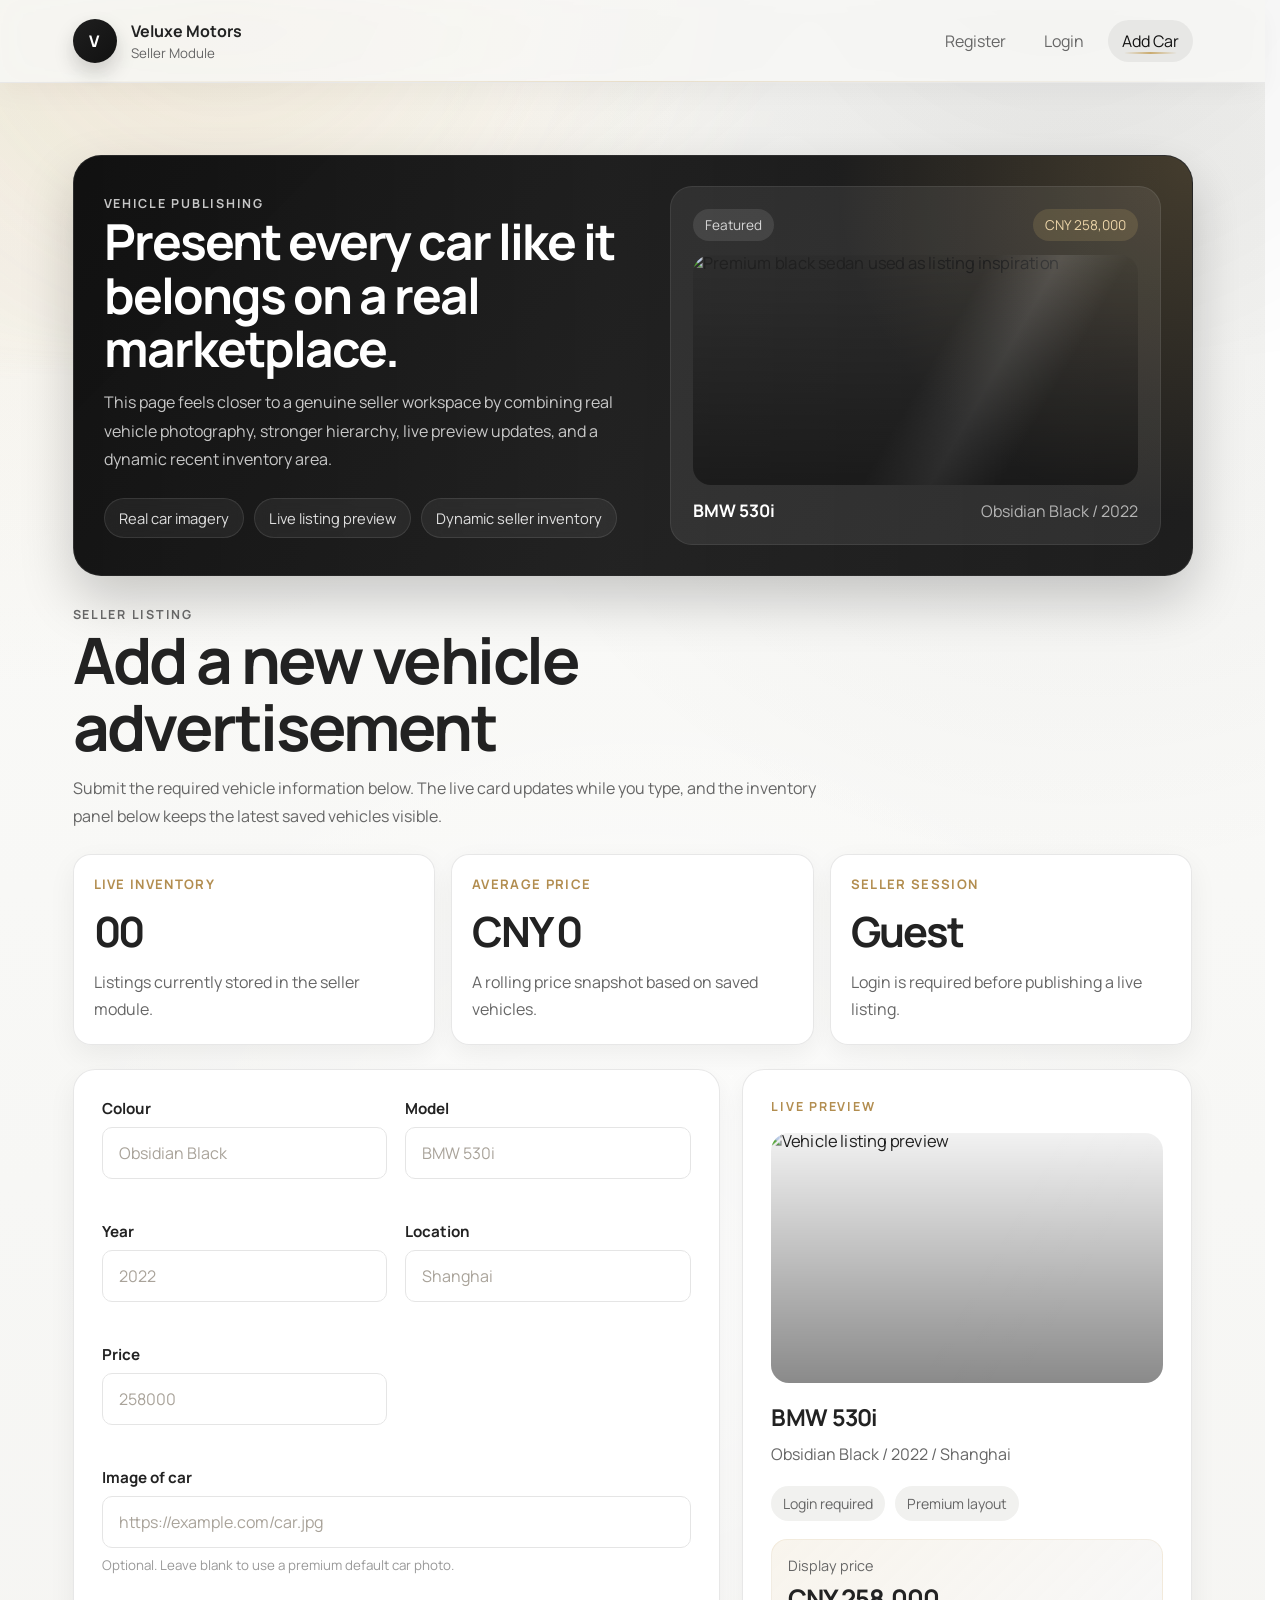
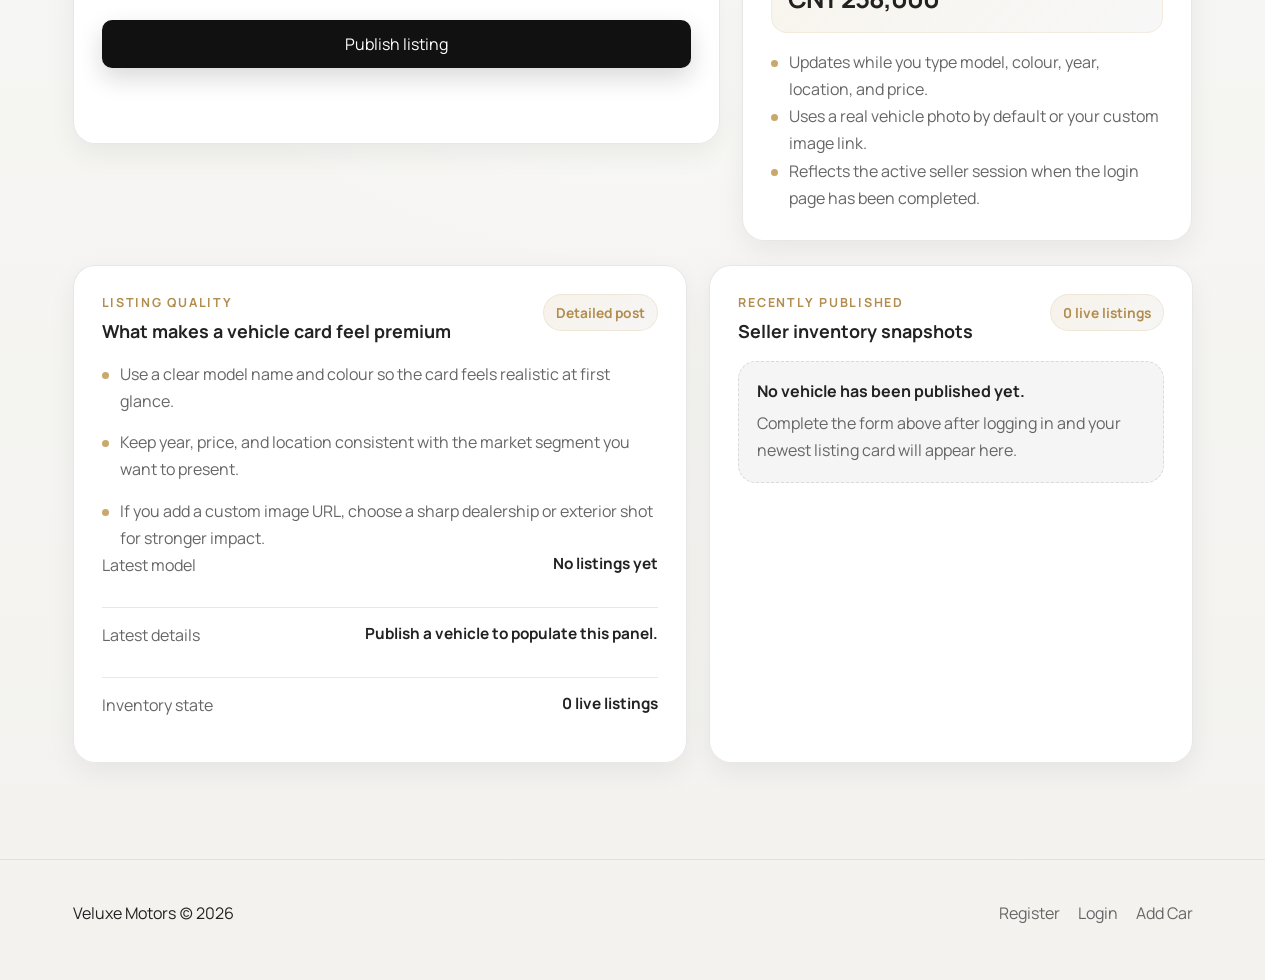
==== commit 887d0a76: "iteration I made some upgrades for the page, including adding some sliding effects." ====
--- a/add-car.html
+++ b/add-car.html
@@ -7,6 +7,24 @@
   <link rel="preconnect" href="https://fonts.googleapis.com">
   <link rel="preconnect" href="https://fonts.gstatic.com" crossorigin>
   <link href="https://fonts.googleapis.com/css2?family=Manrope:wght@400;500;600;700;800&display=swap" rel="stylesheet">
+  <script>
+    (function () {
+      var key = "veluxe-page-transition";
+      try {
+        var raw = sessionStorage.getItem(key);
+        if (!raw) return;
+        var transition = JSON.parse(raw);
+        var current = location.pathname.split("/").pop().replace(".html", "");
+        if (!transition || transition.to !== current || Date.now() - transition.timestamp > 1800) {
+          sessionStorage.removeItem(key);
+          return;
+        }
+        document.documentElement.dataset.pageTransition = transition.direction === "backward" ? "backward" : "forward";
+      } catch (error) {
+        sessionStorage.removeItem(key);
+      }
+    })();
+  </script>
   <link rel="stylesheet" href="styles.css">
 </head>
 <body data-page="add-car">
@@ -33,11 +51,11 @@
         <div class="seller-hero-copy">
           <p class="eyebrow">Vehicle publishing</p>
           <h2>Present every car like it belongs on a real marketplace.</h2>
-          <p>This page now feels closer to a genuine seller workspace by combining real vehicle photography, stronger hierarchy, and a live listing preview.</p>
+          <p>This page feels closer to a genuine seller workspace by combining real vehicle photography, stronger hierarchy, live preview updates, and a dynamic recent inventory area.</p>
           <div class="seller-tags">
             <span>Real car imagery</span>
             <span>Live listing preview</span>
-            <span>More convincing presentation</span>
+            <span>Dynamic seller inventory</span>
           </div>
         </div>
         <div class="listing-preview" aria-hidden="true">
@@ -59,14 +77,32 @@
         </div>
       </section>
 
-      <div class="section-heading left">
+      <div class="section-heading reveal reveal-delay-1">
         <p class="eyebrow">Seller Listing</p>
         <h1>Add a new vehicle advertisement</h1>
-        <p>Submit the required vehicle information below. The live card on the right updates while you type so the page feels more believable and more useful.</p>
+        <p>Submit the required vehicle information below. The live card updates while you type, and the inventory panel below keeps the latest saved vehicles visible.</p>
       </div>
 
+      <section class="insight-strip reveal reveal-delay-1" aria-label="Seller workspace snapshot">
+        <article class="stat-card">
+          <span>Live inventory</span>
+          <strong data-stat="cars">00</strong>
+          <p>Listings currently stored in the seller module.</p>
+        </article>
+        <article class="stat-card">
+          <span>Average price</span>
+          <strong data-stat="averagePrice">CNY 0</strong>
+          <p>A rolling price snapshot based on saved vehicles.</p>
+        </article>
+        <article class="stat-card">
+          <span>Seller session</span>
+          <strong data-stat="activeSellerShort">Guest</strong>
+          <p>Login is required before publishing a live listing.</p>
+        </article>
+      </section>
+
       <section class="listing-workbench">
-        <form class="panel form-panel reveal reveal-delay-1" id="addCarForm" novalidate>
+        <form class="panel form-panel reveal reveal-delay-2" id="addCarForm" novalidate>
           <div class="form-grid">
             <label class="field">
               <span>Colour</span>
@@ -104,7 +140,7 @@
           <p class="form-status" id="addCarStatus" aria-live="polite"></p>
         </form>
 
-        <aside class="panel live-preview-card reveal reveal-delay-2" aria-label="Live listing preview">
+        <aside class="panel live-preview-card reveal reveal-delay-3" aria-label="Live listing preview">
           <p class="eyebrow">Live Preview</p>
           <div class="live-preview-media">
             <img
@@ -128,10 +164,52 @@
             <ul class="preview-checklist">
               <li>Updates while you type model, colour, year, location, and price.</li>
               <li>Uses a real vehicle photo by default or your custom image link.</li>
-              <li>Makes the seller form feel closer to a real online car listing system.</li>
+              <li>Reflects the active seller session when the login page has been completed.</li>
             </ul>
           </div>
         </aside>
+      </section>
+
+      <section class="inventory-grid">
+        <article class="panel guidance-panel reveal reveal-delay-2">
+          <div class="panel-heading">
+            <div>
+              <p class="eyebrow">Listing Quality</p>
+              <h3>What makes a vehicle card feel premium</h3>
+            </div>
+            <span class="status-pill">Detailed post</span>
+          </div>
+          <ul class="feature-list">
+            <li>Use a clear model name and colour so the card feels realistic at first glance.</li>
+            <li>Keep year, price, and location consistent with the market segment you want to present.</li>
+            <li>If you add a custom image URL, choose a sharp dealership or exterior shot for stronger impact.</li>
+          </ul>
+          <div class="signal-list">
+            <div class="signal-row">
+              <span>Latest model</span>
+              <strong data-stat="latestModel">No listings yet</strong>
+            </div>
+            <div class="signal-row">
+              <span>Latest details</span>
+              <strong data-stat="latestMeta">Publish a vehicle to populate this panel.</strong>
+            </div>
+            <div class="signal-row">
+              <span>Inventory state</span>
+              <strong data-stat="carsLabel">0 live listings</strong>
+            </div>
+          </div>
+        </article>
+
+        <article class="panel recent-panel reveal reveal-delay-3">
+          <div class="panel-heading">
+            <div>
+              <p class="eyebrow">Recently Published</p>
+              <h3>Seller inventory snapshots</h3>
+            </div>
+            <span class="status-pill" data-stat="carsLabel">0 live listings</span>
+          </div>
+          <div class="recent-listings" id="recentListings"></div>
+        </article>
       </section>
     </div>
   </main>
--- a/styles.css
+++ b/styles.css
@@ -10,13 +10,18 @@
   --color-accent: #c9a96b;
   --color-accent-deep: #b28d4f;
   --color-border: #e5e5e5;
-  --shadow-soft: 0 8px 24px rgba(0, 0, 0, 0.06);
-  --shadow-strong: 0 20px 44px rgba(0, 0, 0, 0.2);
+  --shadow-soft: 0 10px 28px rgba(0, 0, 0, 0.06);
+  --shadow-panel: 0 20px 46px rgba(17, 17, 17, 0.08);
+  --shadow-strong: 0 24px 54px rgba(0, 0, 0, 0.2);
   --radius-button: 10px;
   --radius-input: 10px;
   --radius-card: 18px;
   --radius-panel: 22px;
   --container: min(1120px, calc(100% - 48px));
+  --ease-fluid: cubic-bezier(0.22, 1, 0.36, 1);
+  --ease-gentle: cubic-bezier(0.25, 0.46, 0.45, 0.94);
+  --duration-page-enter: 720ms;
+  --duration-page-exit: 320ms;
 }
 
 * {
@@ -25,16 +30,53 @@
 
 html {
   scroll-behavior: smooth;
+  scrollbar-gutter: stable;
 }
 
 body {
+  position: relative;
+  min-height: 100vh;
+  overflow-x: hidden;
+  overflow-x: clip;
+  isolation: isolate;
   margin: 0;
   font-family: "Manrope", "Microsoft YaHei", "PingFang SC", "Noto Sans SC", Arial, sans-serif;
   color: var(--color-text);
   background:
-    radial-gradient(circle at top left, rgba(201, 169, 107, 0.12), transparent 24%),
-    radial-gradient(circle at top right, rgba(17, 17, 17, 0.04), transparent 28%),
-    linear-gradient(180deg, #fbfbf9 0%, var(--color-background) 100%);
+    radial-gradient(circle at top left, rgba(201, 169, 107, 0.14), transparent 24%),
+    radial-gradient(circle at 86% 8%, rgba(17, 17, 17, 0.05), transparent 26%),
+    radial-gradient(circle at center, rgba(255, 255, 255, 0.88), transparent 42%),
+    linear-gradient(180deg, #fbfbf9 0%, var(--color-background) 46%, #f3f2ef 100%);
+}
+
+body::before,
+body::after {
+  content: "";
+  position: fixed;
+  inset: 0;
+  pointer-events: none;
+}
+
+body::before {
+  inset: -16% -8% auto;
+  z-index: -1;
+  height: 56vh;
+  opacity: 0.88;
+  background:
+    radial-gradient(circle at 22% 22%, rgba(201, 169, 107, 0.16), transparent 48%),
+    radial-gradient(circle at 78% 10%, rgba(17, 17, 17, 0.08), transparent 44%);
+  filter: blur(18px);
+  transform: translate3d(0, 0, 0);
+}
+
+body::after {
+  inset: -12%;
+  z-index: 40;
+  opacity: 0;
+  background:
+    linear-gradient(115deg, transparent 24%, rgba(255, 255, 255, 0.36) 48%, rgba(201, 169, 107, 0.2) 60%, transparent 76%),
+    radial-gradient(circle at center, rgba(255, 255, 255, 0.18), transparent 55%);
+  mix-blend-mode: screen;
 }
 
 a {
@@ -70,10 +112,21 @@
 .site-header {
   position: sticky;
   top: 0;
-  z-index: 10;
+  z-index: 20;
   backdrop-filter: blur(14px);
   background: rgba(247, 247, 245, 0.88);
   border-bottom: 1px solid rgba(229, 229, 229, 0.8);
+  box-shadow: 0 10px 28px rgba(17, 17, 17, 0.04);
+  transition: background-color 0.36s var(--ease-fluid), border-color 0.36s var(--ease-fluid), box-shadow 0.36s var(--ease-fluid);
+}
+
+.site-header::before {
+  content: "";
+  position: absolute;
+  inset: auto 0 0;
+  height: 1px;
+  background: linear-gradient(90deg, transparent, rgba(201, 169, 107, 0.58), transparent);
+  opacity: 0.54;
 }
 
 .nav-shell,
@@ -104,6 +157,7 @@
   color: var(--color-white);
   font-weight: 800;
   letter-spacing: 0.05em;
+  box-shadow: 0 10px 20px rgba(17, 17, 17, 0.18);
 }
 
 .brand-copy {
@@ -129,18 +183,41 @@
 .site-nav a,
 .footer-links a {
   color: var(--color-muted);
-  transition: color 0.2s ease, background-color 0.2s ease;
+  transition: color 0.28s var(--ease-fluid), background-color 0.28s var(--ease-fluid);
 }
 
 .site-nav a {
+  position: relative;
+  overflow: hidden;
   padding: 10px 14px;
   border-radius: 999px;
+}
+
+.site-nav a::after {
+  content: "";
+  position: absolute;
+  left: 16px;
+  right: 16px;
+  bottom: 8px;
+  height: 2px;
+  border-radius: 999px;
+  opacity: 0;
+  transform: scaleX(0.45);
+  transform-origin: center;
+  background: linear-gradient(90deg, rgba(201, 169, 107, 0), rgba(201, 169, 107, 0.96), rgba(201, 169, 107, 0));
+  transition: transform 0.32s var(--ease-fluid), opacity 0.32s var(--ease-fluid);
 }
 
 .site-nav a:hover,
 .site-nav a.is-active {
   color: var(--color-black);
   background: rgba(17, 17, 17, 0.06);
+}
+
+.site-nav a:hover::after,
+.site-nav a.is-active::after {
+  opacity: 1;
+  transform: scaleX(1);
 }
 
 .section {
@@ -185,10 +262,12 @@
   margin-bottom: 28px;
   border-radius: 28px;
   overflow: hidden;
+  border: 1px solid rgba(255, 255, 255, 0.08);
   background:
     linear-gradient(135deg, rgba(17, 17, 17, 0.98), rgba(32, 32, 32, 0.92)),
     var(--color-black);
   box-shadow: var(--shadow-strong);
+  transition: transform 0.58s var(--ease-fluid), box-shadow 0.58s var(--ease-fluid), border-color 0.58s var(--ease-fluid);
 }
 
 .seller-hero::before {
@@ -201,6 +280,12 @@
   pointer-events: none;
 }
 
+.seller-hero:hover {
+  transform: translateY(-4px);
+  box-shadow: 0 28px 56px rgba(0, 0, 0, 0.22);
+  border-color: rgba(201, 169, 107, 0.26);
+}
+
 .seller-hero-copy,
 .hero-visual-stack,
 .listing-preview {
@@ -259,7 +344,8 @@
 
 .hero-photo-frame::after,
 .preview-media::after,
-.live-preview-media::after {
+.live-preview-media::after,
+.listing-row-media::after {
   content: "";
   position: absolute;
   inset: 0;
@@ -271,17 +357,19 @@
 
 .hero-photo,
 .preview-media img,
-.live-preview-media img {
+.live-preview-media img,
+.listing-row-media img {
   width: 100%;
   height: 100%;
   object-fit: cover;
   transform: scale(1.03);
-  transition: transform 0.55s ease;
+  transition: transform 0.55s var(--ease-fluid), opacity 0.42s var(--ease-fluid), filter 0.42s var(--ease-fluid);
 }
 
 .seller-hero:hover .hero-photo,
 .listing-preview:hover .preview-media img,
-.live-preview-card:hover .live-preview-media img {
+.live-preview-card:hover .live-preview-media img,
+.listing-row:hover .listing-row-media img {
   transform: scale(1.08);
 }
 
@@ -321,23 +409,69 @@
   letter-spacing: -0.03em;
 }
 
-.trust-grid {
-  display: grid;
+.insight-strip,
+.trust-grid,
+.mini-grid,
+.inventory-grid {
+  display: grid;
+  gap: 16px;
+}
+
+.insight-strip {
   grid-template-columns: repeat(3, minmax(0, 1fr));
-  gap: 16px;
-  margin-bottom: 22px;
+  margin-bottom: 24px;
+}
+
+.trust-grid,
+.mini-grid {
+  grid-template-columns: repeat(3, minmax(0, 1fr));
+  margin-bottom: 24px;
+}
+
+.journey-grid,
+.workspace-grid,
+.inventory-grid {
+  display: grid;
+  gap: 22px;
+  grid-template-columns: minmax(0, 1.12fr) minmax(280px, 0.88fr);
+  margin-bottom: 24px;
+}
+
+.workspace-stack {
+  display: grid;
+  gap: 22px;
 }
 
 .trust-card,
-.panel {
+.panel,
+.metric-card,
+.listing-preview,
+.floating-note,
+.stat-card {
+  transition: transform 0.42s var(--ease-fluid), box-shadow 0.42s var(--ease-fluid), border-color 0.42s var(--ease-fluid), background-color 0.42s var(--ease-fluid);
+}
+
+.trust-card,
+.panel,
+.stat-card {
   background: rgba(255, 255, 255, 0.94);
   border: 1px solid rgba(229, 229, 229, 0.92);
   box-shadow: var(--shadow-soft);
 }
 
-.trust-card {
+.trust-card,
+.stat-card {
   padding: 20px;
   border-radius: var(--radius-card);
+}
+
+.trust-card:hover,
+.metric-card:hover,
+.listing-preview:hover,
+.floating-note:hover,
+.stat-card:hover {
+  transform: translateY(-4px);
+  box-shadow: var(--shadow-panel);
 }
 
 .trust-number {
@@ -348,277 +482,173 @@
   letter-spacing: 0.08em;
 }
 
-.trust-card h3 {
+.trust-card h3,
+.panel-heading h3,
+.process-panel h3 {
   margin: 0 0 10px;
-  font-size: 1.06rem;
-}
-
-.trust-card p {
+  font-size: 1.12rem;
+}
+
+.trust-card p,
+.stat-card p,
+.support-note,
+.process-step p,
+.activity-row span,
+.signal-row span {
   margin: 0;
   color: var(--color-muted);
   line-height: 1.7;
 }
 
+.stat-card span {
+  display: block;
+  margin-bottom: 10px;
+  color: var(--color-accent-deep);
+  font-size: 0.82rem;
+  letter-spacing: 0.1em;
+  text-transform: uppercase;
+  font-weight: 700;
+}
+
+.stat-card strong {
+  display: block;
+  margin-bottom: 10px;
+  font-size: clamp(1.8rem, 3.6vw, 2.6rem);
+  letter-spacing: -0.05em;
+}
+
 .panel {
   border-radius: var(--radius-panel);
   padding: 28px;
-  transition: transform 0.3s ease, box-shadow 0.3s ease;
 }
 
 .panel:hover {
-  transform: translateY(-3px);
-  box-shadow: 0 16px 34px rgba(0, 0, 0, 0.08);
-}
-
-.form-panel {
-  display: grid;
-  gap: 22px;
-}
-
-.form-grid {
-  display: grid;
-  grid-template-columns: repeat(2, minmax(0, 1fr));
-  gap: 18px;
-}
-
-.form-grid.single {
-  grid-template-columns: 1fr;
-}
-
-.field {
-  display: grid;
-  gap: 8px;
-}
-
-.field-wide {
-  grid-column: 1 / -1;
-}
-
-.field span {
-  font-size: 0.95rem;
-  font-weight: 700;
-}
-
-.field input {
-  width: 100%;
-  min-height: 52px;
-  padding: 0 16px;
-  border: 1px solid var(--color-border);
-  border-radius: var(--radius-input);
-  background: var(--color-white);
-  transition: border-color 0.2s ease, box-shadow 0.2s ease, transform 0.2s ease;
-}
-
-.field input:focus {
-  outline: none;
-  border-color: var(--color-accent);
-  box-shadow: 0 0 0 4px rgba(201, 169, 107, 0.14);
-  transform: translateY(-1px);
-}
-
-.field.is-invalid input {
-  border-color: #b14d4d;
-}
-
-.error-message {
-  min-height: 1.2em;
-  color: #b14d4d;
-}
-
-.hint {
-  color: var(--color-faint);
-}
-
-.button {
+  transform: translateY(-4px);
+  box-shadow: var(--shadow-panel);
+  border-color: rgba(201, 169, 107, 0.22);
+}
+
+.process-list,
+.signal-list,
+.feature-list,
+.activity-feed,
+.recent-listings {
+  display: grid;
+  gap: 14px;
+}
+
+.process-step,
+.signal-row,
+.activity-row,
+.listing-row {
+  display: grid;
+  gap: 14px;
+  align-items: start;
+}
+
+.process-step {
+  grid-template-columns: auto minmax(0, 1fr);
+  padding: 16px 0;
+  border-top: 1px solid rgba(229, 229, 229, 0.9);
+}
+
+.process-step:first-child {
+  padding-top: 4px;
+  border-top: 0;
+}
+
+.process-step strong {
+  display: block;
+  margin-bottom: 6px;
+  font-size: 1rem;
+}
+
+.process-index {
   display: inline-flex;
   align-items: center;
   justify-content: center;
-  min-height: 48px;
-  padding: 0 22px;
-  border-radius: var(--radius-button);
-  border: 1px solid transparent;
-  cursor: pointer;
-  transition: transform 0.2s ease, box-shadow 0.2s ease, background-color 0.2s ease;
-}
-
-.button:hover {
-  transform: translateY(-1px);
-}
-
-.button-primary {
-  background: var(--color-black);
-  color: var(--color-white);
-}
-
-.button-primary:hover {
-  background: var(--color-deep);
-}
-
-.form-status {
-  min-height: 1.6em;
-  margin: 0;
-  font-weight: 600;
-}
-
-.form-status.is-success {
-  color: #2f6b45;
-}
-
-.form-status.is-error {
-  color: #b14d4d;
-}
-
-.login-note {
-  margin-bottom: 22px;
-}
-
-.login-note p {
-  margin: 0;
-  color: var(--color-muted);
-  line-height: 1.75;
-}
-
-.listing-preview {
-  display: grid;
-  gap: 14px;
-  padding: 22px;
-  border-radius: 22px;
-  background: rgba(255, 255, 255, 0.08);
-  border: 1px solid rgba(255, 255, 255, 0.08);
-}
-
-.preview-top,
-.preview-meta {
-  display: flex;
-  justify-content: space-between;
-  align-items: center;
-  gap: 12px;
-}
-
-.preview-badge,
-.preview-price {
-  padding: 7px 12px;
-  border-radius: 999px;
-  font-size: 0.85rem;
-}
-
-.preview-badge {
-  background: rgba(255, 255, 255, 0.1);
-  color: rgba(255, 255, 255, 0.78);
-}
-
-.preview-price {
-  background: rgba(201, 169, 107, 0.18);
-  color: #ebd4a8;
-}
-
-.preview-media {
-  position: relative;
-  min-height: 230px;
-  overflow: hidden;
-  border-radius: 18px;
-}
-
-.preview-meta {
-  color: var(--color-white);
-}
-
-.preview-meta strong {
-  font-size: 1.08rem;
-}
-
-.preview-meta span {
-  color: rgba(255, 255, 255, 0.64);
-}
-
-.listing-workbench {
-  display: grid;
-  grid-template-columns: minmax(0, 1.18fr) minmax(320px, 0.82fr);
-  gap: 22px;
-  align-items: start;
-}
-
-.live-preview-card {
-  position: sticky;
-  top: 110px;
-  display: grid;
+  width: 40px;
+  height: 40px;
+  border-radius: 14px;
+  background: linear-gradient(135deg, rgba(201, 169, 107, 0.16), rgba(201, 169, 107, 0.06));
+  color: var(--color-accent-deep);
+  font-weight: 800;
+}
+
+.side-panel {
   align-content: start;
-  gap: 18px;
-}
-
-.live-preview-card .eyebrow {
-  margin-bottom: 0;
-}
-
-.live-preview-media {
-  position: relative;
-  min-height: 250px;
-  overflow: hidden;
-  border-radius: 18px;
-}
-
-.live-preview-content h3 {
-  margin: 0 0 8px;
-  font-size: 1.45rem;
-  letter-spacing: -0.03em;
-}
-
-.live-preview-content p {
-  margin: 0;
-  color: var(--color-muted);
-  line-height: 1.7;
-}
-
-.live-preview-chips {
+}
+
+.status-pills {
   display: flex;
   flex-wrap: wrap;
   gap: 10px;
-  margin: 18px 0;
-}
-
-.live-preview-chips span {
+  margin-bottom: 18px;
+}
+
+.status-pill {
+  display: inline-flex;
+  align-items: center;
+  justify-content: center;
   padding: 8px 12px;
   border-radius: 999px;
-  background: var(--color-soft);
-  color: var(--color-muted);
-  font-size: 0.88rem;
-}
-
-.preview-price-block {
-  display: grid;
-  gap: 6px;
-  padding: 16px;
-  margin-bottom: 16px;
+  background: linear-gradient(135deg, rgba(201, 169, 107, 0.14), rgba(17, 17, 17, 0.04));
+  border: 1px solid rgba(201, 169, 107, 0.18);
+  color: var(--color-accent-deep);
+  font-size: 0.86rem;
+  font-weight: 700;
+}
+
+.signal-row,
+.activity-row {
+  grid-template-columns: minmax(0, 1fr) auto;
+  padding: 14px 0;
+  border-top: 1px solid rgba(229, 229, 229, 0.86);
+}
+
+.signal-row:first-child,
+.activity-row:first-child {
+  padding-top: 0;
+  border-top: 0;
+}
+
+.signal-row strong,
+.activity-row strong {
+  max-width: 100%;
+  text-align: right;
+  font-size: 0.96rem;
+  line-height: 1.5;
+}
+
+.support-note {
+  margin-top: 18px;
+  padding: 16px 18px;
   border-radius: 16px;
   background: linear-gradient(135deg, rgba(201, 169, 107, 0.12), rgba(17, 17, 17, 0.03));
   border: 1px solid rgba(201, 169, 107, 0.14);
 }
 
-.preview-price-block span {
-  color: var(--color-muted);
-  font-size: 0.9rem;
-}
-
-.preview-price-block strong {
-  font-size: 1.6rem;
-  letter-spacing: -0.04em;
-}
-
+.support-note.soft {
+  background: rgba(17, 17, 17, 0.04);
+  border-color: rgba(17, 17, 17, 0.06);
+}
+
+.feature-list,
 .preview-checklist {
   margin: 0;
   padding: 0;
   list-style: none;
-  display: grid;
-  gap: 10px;
-}
-
+}
+
+.feature-list li,
 .preview-checklist li {
   position: relative;
   padding-left: 18px;
   color: var(--color-muted);
-  line-height: 1.65;
-}
-
+  line-height: 1.7;
+}
+
+.feature-list li::before,
 .preview-checklist li::before {
   content: "";
   position: absolute;
@@ -630,6 +660,352 @@
   background: var(--color-accent);
 }
 
+.form-panel {
+  display: grid;
+  gap: 22px;
+}
+
+.form-grid {
+  display: grid;
+  grid-template-columns: repeat(2, minmax(0, 1fr));
+  gap: 18px;
+}
+
+.form-grid.single {
+  grid-template-columns: 1fr;
+}
+
+.field {
+  display: grid;
+  gap: 8px;
+}
+
+.field-wide {
+  grid-column: 1 / -1;
+}
+
+.field span {
+  font-size: 0.95rem;
+  font-weight: 700;
+}
+
+.field input {
+  width: 100%;
+  min-height: 52px;
+  padding: 0 16px;
+  border: 1px solid var(--color-border);
+  border-radius: var(--radius-input);
+  background: var(--color-white);
+  transition: border-color 0.28s var(--ease-fluid), box-shadow 0.28s var(--ease-fluid), transform 0.28s var(--ease-fluid), background-color 0.28s var(--ease-fluid);
+}
+
+.field input:hover {
+  border-color: rgba(178, 141, 79, 0.34);
+}
+
+.field input::placeholder {
+  color: #a9a39a;
+  transition: color 0.24s var(--ease-fluid);
+}
+
+.field input:focus {
+  outline: none;
+  border-color: var(--color-accent);
+  box-shadow: 0 0 0 4px rgba(201, 169, 107, 0.14);
+  transform: translateY(-1px);
+}
+
+.field input:focus::placeholder {
+  color: #c1b49c;
+}
+
+.field.is-invalid input {
+  border-color: #b14d4d;
+}
+
+.error-message {
+  min-height: 1.2em;
+  color: #b14d4d;
+}
+
+.hint {
+  color: var(--color-faint);
+}
+
+.button {
+  display: inline-flex;
+  align-items: center;
+  justify-content: center;
+  position: relative;
+  overflow: hidden;
+  min-height: 48px;
+  padding: 0 22px;
+  border-radius: var(--radius-button);
+  border: 1px solid transparent;
+  cursor: pointer;
+  transition: transform 0.28s var(--ease-fluid), box-shadow 0.28s var(--ease-fluid), background-color 0.28s var(--ease-fluid), border-color 0.28s var(--ease-fluid);
+}
+
+.button::after {
+  content: "";
+  position: absolute;
+  inset: 0;
+  background: linear-gradient(115deg, transparent 18%, rgba(255, 255, 255, 0.18) 46%, transparent 68%);
+  transform: translateX(-135%);
+  transition: transform 0.7s var(--ease-fluid);
+}
+
+.button:hover {
+  transform: translateY(-1px);
+}
+
+.button:hover::after {
+  transform: translateX(135%);
+}
+
+.button-primary {
+  background: var(--color-black);
+  color: var(--color-white);
+  box-shadow: 0 10px 24px rgba(17, 17, 17, 0.16);
+}
+
+.button-primary:hover {
+  background: var(--color-deep);
+  box-shadow: 0 16px 30px rgba(17, 17, 17, 0.22);
+}
+
+.form-status {
+  min-height: 1.6em;
+  margin: 0;
+  font-weight: 600;
+}
+
+.form-status.is-success {
+  color: #2f6b45;
+}
+
+.form-status.is-error {
+  color: #b14d4d;
+}
+
+.login-note p {
+  margin: 0;
+  color: var(--color-muted);
+  line-height: 1.75;
+}
+
+.listing-preview {
+  display: grid;
+  gap: 14px;
+  padding: 22px;
+  border-radius: 22px;
+  background: rgba(255, 255, 255, 0.08);
+  border: 1px solid rgba(255, 255, 255, 0.08);
+}
+
+.preview-top,
+.preview-meta {
+  display: flex;
+  justify-content: space-between;
+  align-items: center;
+  gap: 12px;
+}
+
+.preview-badge,
+.preview-price {
+  padding: 7px 12px;
+  border-radius: 999px;
+  font-size: 0.85rem;
+}
+
+.preview-badge {
+  background: rgba(255, 255, 255, 0.1);
+  color: rgba(255, 255, 255, 0.78);
+}
+
+.preview-price {
+  background: rgba(201, 169, 107, 0.18);
+  color: #ebd4a8;
+}
+
+.preview-media,
+.live-preview-media,
+.listing-row-media {
+  position: relative;
+  overflow: hidden;
+  border-radius: 18px;
+}
+
+.preview-media {
+  min-height: 230px;
+}
+
+.preview-meta {
+  color: var(--color-white);
+}
+
+.preview-meta strong {
+  font-size: 1.08rem;
+}
+
+.preview-meta span {
+  color: rgba(255, 255, 255, 0.64);
+}
+
+.listing-workbench {
+  display: grid;
+  grid-template-columns: minmax(0, 1.18fr) minmax(320px, 0.82fr);
+  gap: 22px;
+  align-items: start;
+  margin-bottom: 24px;
+}
+
+.live-preview-card {
+  position: sticky;
+  top: 110px;
+  display: grid;
+  align-content: start;
+  gap: 18px;
+}
+
+.live-preview-card .eyebrow {
+  margin-bottom: 0;
+}
+
+.live-preview-media {
+  min-height: 250px;
+}
+
+.live-preview-content h3 {
+  margin: 0 0 8px;
+  font-size: 1.45rem;
+  letter-spacing: -0.03em;
+  transition: transform 0.32s var(--ease-fluid), opacity 0.32s var(--ease-fluid), filter 0.32s var(--ease-fluid);
+}
+
+.live-preview-content p {
+  margin: 0;
+  color: var(--color-muted);
+  line-height: 1.7;
+  transition: transform 0.32s var(--ease-fluid), opacity 0.32s var(--ease-fluid), filter 0.32s var(--ease-fluid);
+}
+
+.live-preview-chips {
+  display: flex;
+  flex-wrap: wrap;
+  gap: 10px;
+  margin: 18px 0;
+}
+
+.live-preview-chips span {
+  padding: 8px 12px;
+  border-radius: 999px;
+  background: var(--color-soft);
+  color: var(--color-muted);
+  font-size: 0.88rem;
+  transition: transform 0.32s var(--ease-fluid), opacity 0.32s var(--ease-fluid), filter 0.32s var(--ease-fluid);
+}
+
+.preview-price-block {
+  display: grid;
+  gap: 6px;
+  padding: 16px;
+  margin-bottom: 16px;
+  border-radius: 16px;
+  background: linear-gradient(135deg, rgba(201, 169, 107, 0.12), rgba(17, 17, 17, 0.03));
+  border: 1px solid rgba(201, 169, 107, 0.14);
+}
+
+.preview-price-block span {
+  color: var(--color-muted);
+  font-size: 0.9rem;
+}
+
+.preview-price-block strong {
+  font-size: 1.6rem;
+  letter-spacing: -0.04em;
+  transition: transform 0.32s var(--ease-fluid), opacity 0.32s var(--ease-fluid), filter 0.32s var(--ease-fluid);
+}
+
+.panel-heading {
+  display: flex;
+  justify-content: space-between;
+  align-items: flex-start;
+  gap: 16px;
+  margin-bottom: 18px;
+}
+
+.panel-heading .eyebrow {
+  margin-bottom: 8px;
+}
+
+.panel-heading h3 {
+  margin-bottom: 0;
+}
+
+.recent-listings {
+  gap: 12px;
+}
+
+.listing-row {
+  grid-template-columns: 112px minmax(0, 1fr);
+  padding: 12px;
+  border-radius: 18px;
+  background: rgba(17, 17, 17, 0.03);
+  border: 1px solid rgba(17, 17, 17, 0.05);
+  transition: transform 0.32s var(--ease-fluid), box-shadow 0.32s var(--ease-fluid), border-color 0.32s var(--ease-fluid);
+}
+
+.listing-row:hover {
+  transform: translateY(-2px);
+  box-shadow: 0 14px 28px rgba(17, 17, 17, 0.08);
+  border-color: rgba(201, 169, 107, 0.24);
+}
+
+.listing-row-media {
+  min-height: 84px;
+}
+
+.listing-row-copy {
+  display: grid;
+  gap: 6px;
+}
+
+.listing-row-copy strong {
+  font-size: 1rem;
+}
+
+.listing-row-copy span {
+  color: var(--color-muted);
+  line-height: 1.6;
+}
+
+.listing-row-meta {
+  display: flex;
+  justify-content: space-between;
+  gap: 10px;
+  color: var(--color-faint);
+}
+
+.empty-state {
+  padding: 18px;
+  border-radius: 18px;
+  background: rgba(17, 17, 17, 0.04);
+  border: 1px dashed rgba(17, 17, 17, 0.12);
+}
+
+.empty-state strong {
+  display: block;
+  margin-bottom: 8px;
+  font-size: 1rem;
+}
+
+.empty-state p {
+  margin: 0;
+  color: var(--color-muted);
+  line-height: 1.7;
+}
+
 .site-footer {
   padding: 26px 0 40px;
   border-top: 1px solid rgba(221, 221, 221, 0.8);
@@ -641,8 +1017,91 @@
   gap: 18px;
 }
 
+body > .site-header,
+body > main,
+body > .site-footer {
+  position: relative;
+  backface-visibility: hidden;
+  transform: translateZ(0);
+  will-change: transform, opacity, filter;
+}
+
+html[data-page-transition="forward"] body > .site-header,
+html[data-page-transition="forward"] body > main,
+html[data-page-transition="forward"] body > .site-footer {
+  animation: pageEnterFromRight var(--duration-page-enter) var(--ease-fluid) both;
+}
+
+html[data-page-transition="backward"] body > .site-header,
+html[data-page-transition="backward"] body > main,
+html[data-page-transition="backward"] body > .site-footer {
+  animation: pageEnterFromLeft var(--duration-page-enter) var(--ease-fluid) both;
+}
+
+html[data-page-transition] body > .site-header {
+  animation-duration: 620ms;
+}
+
+html[data-page-transition] body > main {
+  animation-duration: 720ms;
+}
+
+html[data-page-transition] body > .site-footer {
+  animation-duration: 820ms;
+  animation-delay: 40ms;
+}
+
+html[data-page-transition] body::after {
+  animation: pageSheenIn var(--duration-page-enter) var(--ease-fluid) both;
+}
+
+body.is-page-leaving {
+  pointer-events: none;
+}
+
+body.is-page-leaving.is-leaving-forward > .site-header,
+body.is-page-leaving.is-leaving-forward > main,
+body.is-page-leaving.is-leaving-forward > .site-footer {
+  animation: pageLeaveToLeft var(--duration-page-exit) var(--ease-gentle) both;
+}
+
+body.is-page-leaving.is-leaving-backward > .site-header,
+body.is-page-leaving.is-leaving-backward > main,
+body.is-page-leaving.is-leaving-backward > .site-footer {
+  animation: pageLeaveToRight var(--duration-page-exit) var(--ease-gentle) both;
+}
+
+body.is-page-leaving > .site-header {
+  animation-duration: 260ms;
+}
+
+body.is-page-leaving > main {
+  animation-duration: 320ms;
+}
+
+body.is-page-leaving > .site-footer {
+  animation-duration: 360ms;
+}
+
+body.is-page-leaving::after {
+  opacity: 1;
+}
+
+body.is-page-leaving.is-leaving-forward::after {
+  animation: pageSheenForward var(--duration-page-exit) var(--ease-gentle) both;
+}
+
+body.is-page-leaving.is-leaving-backward::after {
+  animation: pageSheenBackward var(--duration-page-exit) var(--ease-gentle) both;
+}
+
 .reveal {
-  animation: riseIn 0.8s ease both;
+  opacity: 0;
+  transform: translateY(24px);
+}
+
+.reveal.is-visible {
+  animation: riseIn 0.8s var(--ease-fluid) both;
 }
 
 .reveal-delay-1 {
@@ -651,6 +1110,24 @@
 
 .reveal-delay-2 {
   animation-delay: 0.24s;
+}
+
+.reveal-delay-3 {
+  animation-delay: 0.36s;
+}
+
+.value-refresh {
+  animation: previewPulse 0.38s var(--ease-fluid);
+}
+
+.image-refresh {
+  animation: previewImageReveal 0.58s var(--ease-fluid);
+}
+
+.live-preview-media img.is-loading {
+  opacity: 0.68;
+  filter: blur(2px) saturate(0.9);
+  transform: scale(1.06);
 }
 
 @keyframes riseIn {
@@ -664,10 +1141,126 @@
   }
 }
 
+@keyframes pageEnterFromRight {
+  from {
+    opacity: 0;
+    filter: blur(12px);
+    transform: translate3d(70px, 0, 0) scale(0.985);
+  }
+  to {
+    opacity: 1;
+    filter: blur(0);
+    transform: translate3d(0, 0, 0) scale(1);
+  }
+}
+
+@keyframes pageEnterFromLeft {
+  from {
+    opacity: 0;
+    filter: blur(12px);
+    transform: translate3d(-70px, 0, 0) scale(0.985);
+  }
+  to {
+    opacity: 1;
+    filter: blur(0);
+    transform: translate3d(0, 0, 0) scale(1);
+  }
+}
+
+@keyframes pageLeaveToLeft {
+  from {
+    opacity: 1;
+    filter: blur(0);
+    transform: translate3d(0, 0, 0) scale(1);
+  }
+  to {
+    opacity: 0;
+    filter: blur(10px);
+    transform: translate3d(-58px, 0, 0) scale(0.985);
+  }
+}
+
+@keyframes pageLeaveToRight {
+  from {
+    opacity: 1;
+    filter: blur(0);
+    transform: translate3d(0, 0, 0) scale(1);
+  }
+  to {
+    opacity: 0;
+    filter: blur(10px);
+    transform: translate3d(58px, 0, 0) scale(0.985);
+  }
+}
+
+@keyframes pageSheenIn {
+  from {
+    opacity: 0.34;
+    transform: translate3d(18%, 0, 0) scale(1.03);
+  }
+  to {
+    opacity: 0;
+    transform: translate3d(-10%, 0, 0) scale(1);
+  }
+}
+
+@keyframes pageSheenForward {
+  from {
+    opacity: 0;
+    transform: translate3d(14%, 0, 0) scale(1.02);
+  }
+  to {
+    opacity: 0.58;
+    transform: translate3d(-18%, 0, 0) scale(1);
+  }
+}
+
+@keyframes pageSheenBackward {
+  from {
+    opacity: 0;
+    transform: translate3d(-14%, 0, 0) scale(1.02);
+  }
+  to {
+    opacity: 0.58;
+    transform: translate3d(18%, 0, 0) scale(1);
+  }
+}
+
+@keyframes previewPulse {
+  from {
+    opacity: 0.42;
+    filter: blur(6px);
+    transform: translateY(8px);
+  }
+  to {
+    opacity: 1;
+    filter: blur(0);
+    transform: translateY(0);
+  }
+}
+
+@keyframes previewImageReveal {
+  from {
+    opacity: 0.56;
+    filter: blur(6px);
+    transform: scale(1.09);
+  }
+  to {
+    opacity: 1;
+    filter: blur(0);
+    transform: scale(1.03);
+  }
+}
+
 @media (max-width: 980px) {
   .seller-hero,
+  .insight-strip,
   .trust-grid,
-  .listing-workbench {
+  .mini-grid,
+  .journey-grid,
+  .workspace-grid,
+  .listing-workbench,
+  .inventory-grid {
     grid-template-columns: 1fr;
   }
 
@@ -697,7 +1290,9 @@
   }
 
   .panel,
-  .seller-hero {
+  .seller-hero,
+  .stat-card,
+  .trust-card {
     padding: 22px;
   }
 
@@ -707,6 +1302,25 @@
   .live-preview-media {
     min-height: 220px;
   }
+
+  .panel-heading,
+  .signal-row,
+  .activity-row,
+  .preview-top,
+  .preview-meta,
+  .listing-row-meta {
+    grid-template-columns: 1fr;
+    display: grid;
+  }
+
+  .signal-row strong,
+  .activity-row strong {
+    text-align: left;
+  }
+
+  .listing-row {
+    grid-template-columns: 1fr;
+  }
 }
 
 @media (prefers-reduced-motion: reduce) {
@@ -720,4 +1334,13 @@
     animation: none !important;
     transition: none !important;
   }
-}
+
+  .reveal {
+    opacity: 1;
+    transform: none;
+  }
+
+  body::after {
+    display: none;
+  }
+}
